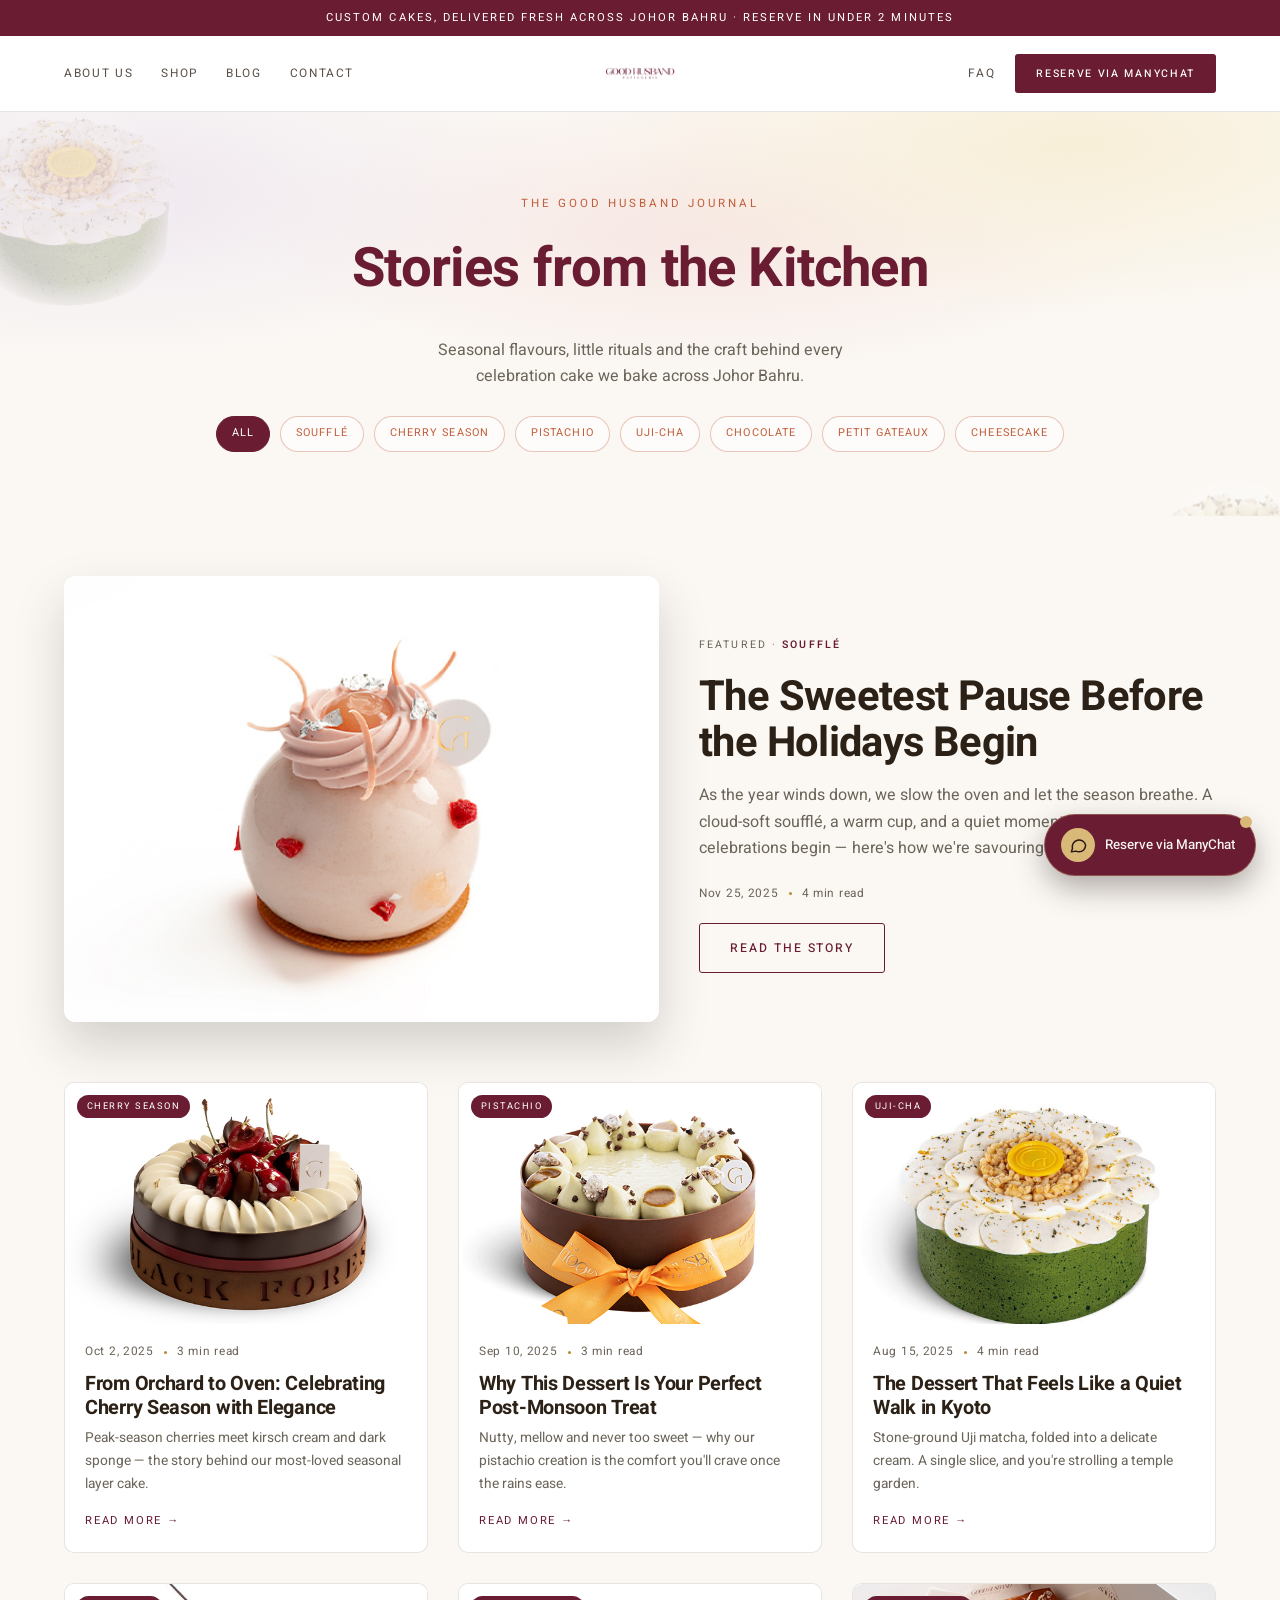
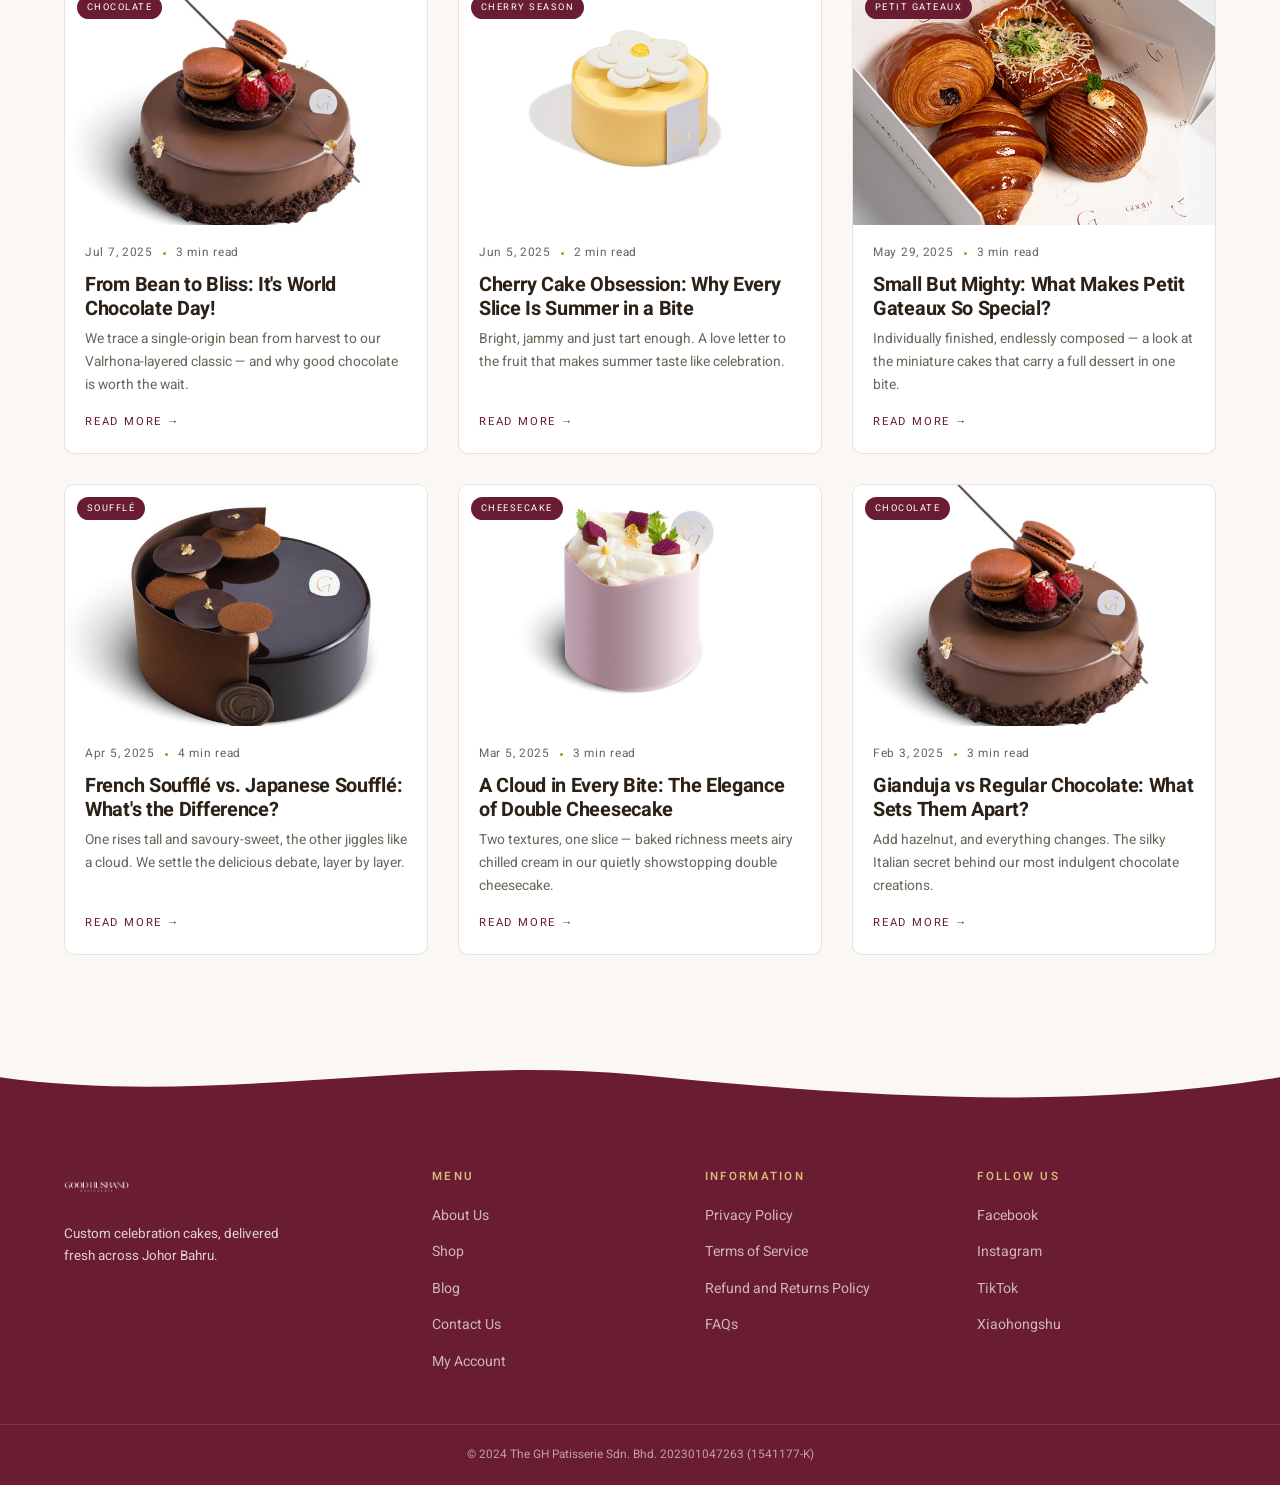
==== blog.html @ 869ecaf0 "Pastel redesign: light theme, seamless waves, contact modal, blog page, scroll motion Retire the dar" ====
<!DOCTYPE html>
<html lang="en">
<head>
  <meta charset="UTF-8" />
  <meta name="viewport" content="width=device-width, initial-scale=1.0" />
  <title>The Journal — Good Husband Patisserie</title>
  <meta name="description" content="Stories, seasons and sweet notes from the Good Husband Patisserie kitchen across Johor Bahru." />
  <link rel="preconnect" href="https://fonts.googleapis.com" />
  <link rel="preconnect" href="https://fonts.gstatic.com" crossorigin />
  <link href="https://fonts.googleapis.com/css2?family=Cormorant+Garamond:ital,wght@0,500;0,600;1,500;1,600&family=Heebo:wght@300;400;500;600;700&display=swap" rel="stylesheet" />
  <link rel="stylesheet" href="assets/css/styles.css" />
</head>
<body>

  <div class="topbar">Custom Cakes, Delivered Fresh Across Johor Bahru · Reserve in under 2 minutes</div>

  <!-- NAV -->
  <header class="nav">
    <div class="nav__inner">
      <nav class="nav__links" aria-label="Primary">
        <a href="index.html#about">About Us</a>
        <a href="shop.html">Shop</a>
        <a href="blog.html">Blog</a>
        <a href="#" onclick="openContact(); return false;">Contact</a>
      </nav>
      <div class="nav__brand">
        <a href="index.html"><img src="assets/img/logo-dark.png" alt="Good Husband Patisserie" /></a>
      </div>
      <div class="nav__right">
        <a href="faq.html" class="icon-link">FAQ</a>
        <button class="btn btn-gold nav__cta" onclick="openManyChat()">Reserve via ManyChat</button>
        <button class="nav__toggle" aria-label="Menu">&#9776;</button>
      </div>
    </div>
  </header>

  <!-- BLOG HERO -->
  <section class="blog-hero">
    <div class="bake-orb" data-parallax="0.14" style="width:220px;height:220px;top:-70px;left:-40px;opacity:.2;"><img src="assets/img/ujicha.jpg" alt="" /></div>
    <div class="bake-orb" data-parallax="0.2" style="width:150px;height:150px;bottom:-50px;right:-30px;opacity:.18;"><img src="assets/img/pistachio.jpg" alt="" /></div>
    <div data-stagger style="position:relative;z-index:1;">
      <p class="eyebrow reveal">The Good Husband Journal</p>
      <h1 class="reveal">Stories from the Kitchen</h1>
      <p class="reveal">Seasonal flavours, little rituals and the craft behind every celebration cake we bake across Johor Bahru.</p>
    </div>
    <div class="blog-cats">
      <a data-filter="all" class="active">All</a>
      <a data-filter="souffle">Soufflé</a>
      <a data-filter="cherry">Cherry Season</a>
      <a data-filter="pistachio">Pistachio</a>
      <a data-filter="ujicha">Uji-Cha</a>
      <a data-filter="chocolate">Chocolate</a>
      <a data-filter="petit">Petit Gateaux</a>
      <a data-filter="cheesecake">Cheesecake</a>
    </div>
  </section>

  <!-- BLOG LISTING -->
  <section class="blog-section">
    <div class="container">

      <!-- Featured (latest) -->
      <article class="blog-featured">
        <div class="blog-featured__media reveal reveal--left">
          <img src="assets/img/penny.jpg" alt="The Sweetest Pause Before the Holidays Begin" />
        </div>
        <div class="blog-featured__copy reveal reveal--right">
          <p class="blog-featured__cat">Featured · <b>Soufflé</b></p>
          <h2>The Sweetest Pause Before the Holidays Begin</h2>
          <p>As the year winds down, we slow the oven and let the season breathe. A cloud-soft soufflé, a warm cup, and a quiet moment before the celebrations begin — here's how we're savouring the pause.</p>
          <div class="post__meta"><span>Nov 25, 2025</span><span class="dot"></span><span>4 min read</span></div>
          <a href="#" class="btn btn-line">Read the story</a>
        </div>
      </article>

      <!-- Grid of posts -->
      <div class="blog-grid" data-stagger>

        <article class="post reveal" data-cat="cherry">
          <div class="post__img"><span class="post__cat">Cherry Season</span><img src="assets/img/blackforest.jpg" alt="From Orchard to Oven" /></div>
          <div class="post__body">
            <div class="post__meta"><span>Oct 2, 2025</span><span class="dot"></span><span>3 min read</span></div>
            <h3>From Orchard to Oven: Celebrating Cherry Season with Elegance</h3>
            <p>Peak-season cherries meet kirsch cream and dark sponge — the story behind our most-loved seasonal layer cake.</p>
            <a href="#" class="post__more">Read more →</a>
          </div>
        </article>

        <article class="post reveal" data-cat="pistachio">
          <div class="post__img"><span class="post__cat">Pistachio</span><img src="assets/img/pistachio.jpg" alt="Why This Dessert Is Your Perfect Post-Monsoon Treat" /></div>
          <div class="post__body">
            <div class="post__meta"><span>Sep 10, 2025</span><span class="dot"></span><span>3 min read</span></div>
            <h3>Why This Dessert Is Your Perfect Post-Monsoon Treat</h3>
            <p>Nutty, mellow and never too sweet — why our pistachio creation is the comfort you'll crave once the rains ease.</p>
            <a href="#" class="post__more">Read more →</a>
          </div>
        </article>

        <article class="post reveal" data-cat="ujicha">
          <div class="post__img"><span class="post__cat">Uji-Cha</span><img src="assets/img/ujicha.jpg" alt="The Dessert That Feels Like a Quiet Walk in Kyoto" /></div>
          <div class="post__body">
            <div class="post__meta"><span>Aug 15, 2025</span><span class="dot"></span><span>4 min read</span></div>
            <h3>The Dessert That Feels Like a Quiet Walk in Kyoto</h3>
            <p>Stone-ground Uji matcha, folded into a delicate cream. A single slice, and you're strolling a temple garden.</p>
            <a href="#" class="post__more">Read more →</a>
          </div>
        </article>

        <article class="post reveal" data-cat="chocolate">
          <div class="post__img"><span class="post__cat">Chocolate</span><img src="assets/img/classic-chocolate.jpg" alt="From Bean to Bliss: It's World Chocolate Day" /></div>
          <div class="post__body">
            <div class="post__meta"><span>Jul 7, 2025</span><span class="dot"></span><span>3 min read</span></div>
            <h3>From Bean to Bliss: It's World Chocolate Day!</h3>
            <p>We trace a single-origin bean from harvest to our Valrhona-layered classic — and why good chocolate is worth the wait.</p>
            <a href="#" class="post__more">Read more →</a>
          </div>
        </article>

        <article class="post reveal" data-cat="cherry">
          <div class="post__img"><span class="post__cat">Cherry Season</span><img src="assets/img/yuzu-slice.jpg" alt="Cherry Cake Obsession" /></div>
          <div class="post__body">
            <div class="post__meta"><span>Jun 5, 2025</span><span class="dot"></span><span>2 min read</span></div>
            <h3>Cherry Cake Obsession: Why Every Slice Is Summer in a Bite</h3>
            <p>Bright, jammy and just tart enough. A love letter to the fruit that makes summer taste like celebration.</p>
            <a href="#" class="post__more">Read more →</a>
          </div>
        </article>

        <article class="post reveal" data-cat="petit">
          <div class="post__img"><span class="post__cat">Petit Gateaux</span><img src="assets/img/viennoiseries.jpg" alt="Small But Mighty: What Makes Petit Gateaux So Special" /></div>
          <div class="post__body">
            <div class="post__meta"><span>May 29, 2025</span><span class="dot"></span><span>3 min read</span></div>
            <h3>Small But Mighty: What Makes Petit Gateaux So Special?</h3>
            <p>Individually finished, endlessly composed — a look at the miniature cakes that carry a full dessert in one bite.</p>
            <a href="#" class="post__more">Read more →</a>
          </div>
        </article>

        <article class="post reveal" data-cat="souffle">
          <div class="post__img"><span class="post__cat">Soufflé</span><img src="assets/img/pnc.jpg" alt="French Soufflé vs. Japanese Soufflé" /></div>
          <div class="post__body">
            <div class="post__meta"><span>Apr 5, 2025</span><span class="dot"></span><span>4 min read</span></div>
            <h3>French Soufflé vs. Japanese Soufflé: What's the Difference?</h3>
            <p>One rises tall and savoury-sweet, the other jiggles like a cloud. We settle the delicious debate, layer by layer.</p>
            <a href="#" class="post__more">Read more →</a>
          </div>
        </article>

        <article class="post reveal" data-cat="cheesecake">
          <div class="post__img"><span class="post__cat">Cheesecake</span><img src="assets/img/taro-slice.jpg" alt="A Cloud in Every Bite: The Elegance of Double Cheesecake" /></div>
          <div class="post__body">
            <div class="post__meta"><span>Mar 5, 2025</span><span class="dot"></span><span>3 min read</span></div>
            <h3>A Cloud in Every Bite: The Elegance of Double Cheesecake</h3>
            <p>Two textures, one slice — baked richness meets airy chilled cream in our quietly showstopping double cheesecake.</p>
            <a href="#" class="post__more">Read more →</a>
          </div>
        </article>

        <article class="post reveal" data-cat="chocolate">
          <div class="post__img"><span class="post__cat">Chocolate</span><img src="assets/img/classic-chocolate.jpg" alt="Gianduja vs Regular Chocolate: What Sets Them Apart" /></div>
          <div class="post__body">
            <div class="post__meta"><span>Feb 3, 2025</span><span class="dot"></span><span>3 min read</span></div>
            <h3>Gianduja vs Regular Chocolate: What Sets Them Apart?</h3>
            <p>Add hazelnut, and everything changes. The silky Italian secret behind our most indulgent chocolate creations.</p>
            <a href="#" class="post__more">Read more →</a>
          </div>
        </article>

      </div>
    </div>
  </section>

  <!-- wave: cream → maroon footer -->
  <div class="wave wave--cream-maroon">
    <svg viewBox="0 0 1440 64" preserveAspectRatio="none" aria-hidden="true"><path d="M0,34 C240,60 480,14 720,32 C960,50 1200,64 1440,34 L1440,64 L0,64 Z"></path></svg>
  </div>

  <!-- FOOTER -->
  <footer class="footer">
    <div class="footer__cols">
      <div class="footer__brand">
        <img src="assets/img/logo-white.png" alt="Good Husband Patisserie" />
        <p>Custom celebration cakes, delivered fresh across Johor Bahru.</p>
      </div>
      <div>
        <h4>Menu</h4>
        <ul>
          <li><a href="index.html#about">About Us</a></li>
          <li><a href="shop.html">Shop</a></li>
          <li><a href="blog.html">Blog</a></li>
          <li><a href="#" onclick="openContact(); return false;">Contact Us</a></li>
          <li><a href="#">My Account</a></li>
        </ul>
      </div>
      <div>
        <h4>Information</h4>
        <ul>
          <li><a href="#">Privacy Policy</a></li>
          <li><a href="#">Terms of Service</a></li>
          <li><a href="#">Refund and Returns Policy</a></li>
          <li><a href="faq.html">FAQs</a></li>
        </ul>
      </div>
      <div>
        <h4>Follow Us</h4>
        <ul>
          <li><a href="#">Facebook</a></li>
          <li><a href="#">Instagram</a></li>
          <li><a href="#">TikTok</a></li>
          <li><a href="#">Xiaohongshu</a></li>
        </ul>
      </div>
    </div>
    <div class="footer__bottom">© 2024 The GH Patisserie Sdn. Bhd. 202301047263 (1541177-K)</div>
  </footer>

  <script src="assets/js/manychat-widget.js"></script>
  <script src="assets/js/contact-modal.js"></script>
  <script src="assets/js/main.js"></script>
  <script src="assets/js/scroll-fx.js"></script>
</body>
</html>
---- assets/css/styles.css ----
/* ============================================================
   Good Husband Patisserie — "Reserve Your Celebration"
   Static prototype stylesheet.
   Aligned to the LIVE site brand:
   - Bright cream/white dominant layout
   - One dark chocolate (#241C10) campaign hero, echoing the
     real "Verte No.66 / Pre-Order Now" banner
   - Maroon/burgundy (#691C32) accents + footer (matches the logo)
   - Body type Heebo; elegant serif (echoing the logo) for display
   - Real product photography on clean white backgrounds
   ============================================================ */

:root {
  /* Palette — real brand hexes from goodhusbandpatisserie.com,
     now leaning into the brand's PASTEL side: cream base, terracotta
     accent, soft flavour-tinted section blends. Dark brown is retired
     as a background and kept only as ink for text. */
  --chocolate:        #241C10;   /* text ink only (no longer a bg) */
  --chocolate-soft:   #3a2c1a;
  --cream:            #fbf8f4;   /* page background */
  --cream-deep:       #efe6d6;   /* alternating sections (deep enough to read a wave) */
  --maroon:           #691C32;   /* primary accent + footer */
  --maroon-deep:      #521726;
  --terracotta:       #c15f3c;   /* warm rust accent (the pastel-set tone) */
  --terracotta-soft:  #e7a583;
  --gold:             #b98a34;   /* sparing amber (the ribbon tone) */
  --gold-soft:        #d9b978;
  --ink:              #2c2116;   /* headings — warm near-black */
  --ink-soft:         #6b6459;   /* body text */
  --paper:            #ffffff;
  --line:             rgba(44,33,22,0.12);

  /* Pastel flavour tints — soft blends used across sections */
  --blush:            #f7e7e3;   /* cherry / rose */
  --blush-deep:       #f0d5cf;
  --sage:             #e3ecd9;   /* pistachio / matcha */
  --sage-deep:        #d6e2ca;
  --butter:           #f8efd8;   /* uji-cha / vanilla */
  --peach:            #fae7d6;   /* praline / caramel */
  --lilac:            #efe8f0;   /* soft contrast */

  /* Type */
  --serif: "Cormorant Garamond", Georgia, "Times New Roman", serif;
  --sans:  "Heebo", "Helvetica Neue", Arial, sans-serif;

  --maxw: 1200px;
}

/* ---------- Reset ---------- */
* { box-sizing: border-box; }
html { scroll-behavior: smooth; }
body {
  margin: 0;
  font-family: var(--sans);
  color: var(--ink-soft);
  background: var(--cream);
  line-height: 1.65;
  -webkit-font-smoothing: antialiased;
}
img { max-width: 100%; display: block; }
a { color: inherit; text-decoration: none; }
/* Headings in Heebo to match the live site; serif is reserved for the logo
   and a few decorative italic accents (.hero__sub, .mp__script, .band p). */
h1, h2, h3, h4 { font-family: var(--sans); font-weight: 700; color: var(--ink); margin: 0 0 .4em; letter-spacing: -0.015em; }
.container { width: 100%; max-width: var(--maxw); margin: 0 auto; padding: 0 24px; }

/* ---------- Buttons ---------- */
.btn {
  display: inline-flex; align-items: center; gap: .55em;
  font-family: var(--sans); font-weight: 500;
  font-size: .76rem; letter-spacing: .16em; text-transform: uppercase;
  padding: 14px 30px; border-radius: 3px; cursor: pointer;
  border: 1px solid transparent; transition: all .22s ease;
  white-space: nowrap;
}
.btn-gold      { background: var(--maroon); color: #fff; }        /* PRIMARY (Reserve via ManyChat) */
.btn-gold:hover{ background: var(--maroon-deep); }
.btn-dark      { background: var(--terracotta); color: #fff; }
.btn-dark:hover{ background: #a94e2f; }
.btn-outline   { background: rgba(255,255,255,.5); color: var(--maroon); border-color: var(--maroon); }  /* on light pastel */
.btn-outline:hover { background: var(--maroon); color: #fff; }
.btn-line      { background: transparent; color: var(--maroon); border-color: var(--maroon); }          /* on light */
.btn-line:hover{ background: var(--maroon); color: #fff; }
.btn-chat-icon { width: 17px; height: 17px; }

/* ============================================================
   NAV — light header, centred real logo, maroon CTA
   ============================================================ */
.topbar {
  background: var(--maroon); color: #fff;
  font-size: .7rem; letter-spacing: .18em; text-transform: uppercase;
  text-align: center; padding: 9px 12px;
}
.nav {
  position: sticky; top: 0; z-index: 40;
  background: var(--paper); color: var(--ink);
  border-bottom: 1px solid var(--line);
}
.nav__inner {
  display: grid; grid-template-columns: 1fr auto 1fr; align-items: center;
  gap: 18px; padding: 16px 24px; max-width: var(--maxw); margin: 0 auto;
}
.nav__links { display: flex; gap: 28px; align-items: center; }
.nav__links a {
  font-size: .74rem; letter-spacing: .14em; text-transform: uppercase;
  color: var(--ink); opacity: .78; transition: opacity .2s, color .2s;
}
.nav__links a:hover { opacity: 1; color: var(--maroon); }
.nav__brand { text-align: center; }
.nav__brand img { height: 43px; width: auto; margin: 0 auto; }
.nav__right { display: flex; justify-content: flex-end; align-items: center; gap: 20px; }
.nav__right .icon-link { font-size: .74rem; letter-spacing: .14em; text-transform: uppercase; color: var(--ink); opacity: .78; }
.nav__right .icon-link:hover { opacity: 1; color: var(--maroon); }
/* Pinned campaign CTA — sits ALONGSIDE Shop, doesn't replace it */
.nav__cta { padding: 11px 20px; font-size: .66rem; }
.nav__toggle { display: none; background: none; border: 0; color: var(--ink); font-size: 1.4rem; cursor: pointer; }
@keyframes nav-drop { from { opacity: 0; transform: translateY(-8px); } to { opacity: 1; transform: none; } }

/* ============================================================
   HERO — dark chocolate, echoing the real Verte No.66 banner
   ============================================================ */
.hero {
  position: relative; color: var(--ink); overflow: hidden;
  /* solid cream base + interior pastel glows that fade before the bottom edge,
     so the wave divider below butt-joins seamlessly */
  background-color: var(--cream);
  background-image:
    radial-gradient(58% 55% at 86% 16%, var(--blush) 0%, transparent 62%),
    radial-gradient(52% 52% at 6% 24%, var(--sage) 0%, transparent 60%),
    radial-gradient(60% 55% at 55% 40%, var(--peach) 0%, transparent 62%);
}
.hero::before {  /* faint "G" watermark, like the banner */
  content: "G"; position: absolute; right: -30px; bottom: -70px;
  font-family: var(--serif); font-size: 26rem; line-height: 1;
  color: rgba(193,95,60,.07); pointer-events: none; z-index: 0;
}
.hero__inner {
  position: relative; z-index: 1;
  display: grid; grid-template-columns: 1.05fr .95fr; align-items: center;
  gap: 48px; max-width: var(--maxw); margin: 0 auto; padding: 84px 24px 92px;
}
.hero__pill {
  display: inline-block; font-size: .66rem; letter-spacing: .24em; text-transform: uppercase;
  color: var(--terracotta); background: rgba(193,95,60,.08);
  border: 1px solid rgba(193,95,60,.3);
  padding: 7px 15px; border-radius: 40px; margin-bottom: 24px;
}
.hero h1 { font-size: clamp(2.9rem, 6vw, 4.8rem); line-height: 1.02; color: var(--ink); margin-bottom: .22em; }
.hero__sub {
  font-family: var(--serif); font-style: italic;
  font-size: clamp(1.15rem, 2.4vw, 1.55rem); color: var(--maroon);
  margin-bottom: 32px; max-width: 30ch;
}
.hero__actions { display: flex; flex-wrap: wrap; gap: 14px; }
.hero__trust {
  margin-top: 32px; display: flex; gap: 28px; flex-wrap: wrap;
  font-size: .72rem; letter-spacing: .08em; color: var(--ink-soft);
}
.hero__trust span { display: flex; align-items: center; gap: 8px; }
.hero__trust b { color: var(--terracotta); font-weight: 600; }

/* Floating product card on the hero (real photo on white) */
.hero__media { position: relative; display: flex; justify-content: center; }
.hero__card {
  background: var(--paper); border-radius: 12px; padding: 18px; width: 100%; max-width: 380px;
  box-shadow: 0 34px 70px rgba(0,0,0,.42);
}
.hero__card__img { border-radius: 8px; overflow: hidden; background: #fff; aspect-ratio: 4/3; }
.hero__card__img img { width: 100%; height: 100%; object-fit: cover; }
.hero__card__tag { display: inline-block; font-size: .6rem; letter-spacing: .18em; text-transform: uppercase; color: #fff; background: var(--maroon); padding: 4px 10px; border-radius: 40px; margin: 16px 0 8px; }
.hero__card h3 { font-size: 1.5rem; margin: 0 0 2px; }
.hero__card p { font-size: .84rem; color: var(--ink-soft); margin: 0 0 10px; }
.hero__card .price { font-family: var(--sans); font-size: 1.3rem; color: var(--maroon); font-weight: 600; }

/* ============================================================
   SECTIONS
   ============================================================ */
.section { padding: 82px 0; position: relative; }
.section--cream { background: var(--cream); }
.section--cream-deep { background: var(--cream-deep); }
/* solid sage base + interior glows fading before the edges (seamless waves) */
.section--sage {
  background-color: var(--sage);
  background-image:
    radial-gradient(48% 46% at 88% 30%, var(--butter) 0%, transparent 62%),
    radial-gradient(46% 44% at 8% 70%, var(--blush) 0%, transparent 62%);
}
.section__head { text-align: center; max-width: 640px; margin: 0 auto 48px; }
.section__head .eyebrow {
  font-size: .72rem; letter-spacing: .26em; text-transform: uppercase;
  color: var(--maroon); margin-bottom: 12px;
}
.section__head h2 { font-size: clamp(2.1rem, 4vw, 3.1rem); }
.section__head p { color: var(--ink-soft); font-size: 1.02rem; }

/* Steps / how it works */
.steps { display: grid; grid-template-columns: repeat(4, 1fr); gap: 24px; }
.step { text-align: center; padding: 26px 18px; }
.step__num {
  width: 48px; height: 48px; margin: 0 auto 16px; border-radius: 50%;
  display: grid; place-items: center; font-family: var(--sans);
  font-size: 1.35rem; color: var(--maroon); border: 1px solid var(--maroon);
}
.step h3 { font-size: 1.3rem; }
.step p { font-size: .9rem; color: var(--ink-soft); margin: 0; }

/* Product grid / cards */
.grid { display: grid; grid-template-columns: repeat(3, 1fr); gap: 30px; }
.card {
  background: var(--paper); border: 1px solid var(--line);
  border-radius: 8px; overflow: hidden; transition: transform .25s, box-shadow .25s;
  display: flex; flex-direction: column;
}
.card:hover { transform: translateY(-4px); box-shadow: 0 20px 44px rgba(36,28,16,.14); }
.card__img { aspect-ratio: 4/3; background: #fff; overflow: hidden; }
.card__img img { width: 100%; height: 100%; object-fit: cover; transition: transform .4s ease; }
.card:hover .card__img img { transform: scale(1.05); }
.card__body { padding: 20px 22px 24px; display: flex; flex-direction: column; flex: 1; }
.card__cat { font-size: .64rem; letter-spacing: .16em; text-transform: uppercase; color: var(--gold); margin-bottom: 6px; }
.card__body h3 { font-size: 1.32rem; margin-bottom: 4px; }
.card__body .price { color: var(--maroon); font-weight: 600; letter-spacing: .02em; }
.card__body p { font-size: .86rem; color: var(--ink-soft); margin: 8px 0 18px; }
.card__actions { margin-top: auto; display: flex; gap: 10px; }
.card__actions .btn { flex: 1; justify-content: center; padding: 12px; }

/* Campaign band (soft pastel echo of the hero) */
.band {
  text-align: center; padding: 74px 0; position: relative; overflow: hidden; color: var(--ink);
  background-color: var(--blush);
  background-image:
    radial-gradient(55% 60% at 14% 50%, var(--peach) 0%, transparent 62%),
    radial-gradient(52% 60% at 88% 50%, var(--blush-deep) 0%, transparent 62%);
}
.band h2 { color: var(--maroon); font-size: clamp(1.9rem, 4vw, 2.8rem); }
.band p { color: var(--terracotta); font-family: var(--serif); font-style: italic; font-size: 1.25rem; margin-bottom: 26px; }

/* ============================================================
   SHOP (list) — filter pills + grid
   ============================================================ */
.shop-head { text-align: center; padding: 60px 24px 8px; }
.shop-head .eyebrow { font-size: .72rem; letter-spacing: .26em; text-transform: uppercase; color: var(--maroon); margin-bottom: 12px; }
.shop-head h1 { font-size: clamp(2.4rem, 5vw, 3.4rem); }
.shop-head p { color: var(--ink-soft); }
.shop-toolbar { display: flex; flex-wrap: wrap; gap: 10px; justify-content: center; margin: 26px auto 4px; }
.pill {
  font-family: var(--sans); font-size: .72rem; letter-spacing: .12em; text-transform: uppercase;
  padding: 9px 18px; border-radius: 40px; border: 1px solid var(--line);
  background: var(--paper); color: var(--ink-soft); cursor: pointer; transition: .2s;
}
.pill:hover { border-color: var(--maroon); color: var(--maroon); }
.pill.active { background: var(--maroon); color: #fff; border-color: var(--maroon); }
.shop-grid { padding: 40px 0 84px; }
.card.is-hidden { display: none; }

/* ============================================================
   PRODUCT DETAIL
   ============================================================ */
.product { padding: 48px 0 72px; background: var(--cream); }
.product__grid { display: grid; grid-template-columns: 1.05fr 1fr; gap: 54px; }
.gallery__main { border-radius: 8px; overflow: hidden; background: #fff; border: 1px solid var(--line); aspect-ratio: 4/3; }
.gallery__main img { width: 100%; height: 100%; object-fit: cover; }
.gallery__thumbs { display: flex; gap: 12px; margin-top: 14px; }
.gallery__thumbs img { width: 84px; aspect-ratio: 1/1; object-fit: cover; border-radius: 6px; cursor: pointer; opacity: .65; background: #fff; border: 1px solid var(--line); }
.gallery__thumbs img:hover, .gallery__thumbs img.active { opacity: 1; outline: 2px solid var(--maroon); }
.pd__crumbs { font-size: .72rem; letter-spacing: .1em; text-transform: uppercase; color: var(--ink-soft); margin-bottom: 14px; }
.pd__crumbs a:hover { color: var(--maroon); }
.pd h1 { font-size: clamp(2rem, 4vw, 2.8rem); }
.pd__price { font-family: var(--sans); font-size: 1.9rem; color: var(--maroon); margin: 4px 0 18px; }
.pd__desc { color: var(--ink-soft); margin-bottom: 26px; }
.field { margin-bottom: 20px; }
.field label { display: block; font-size: .72rem; letter-spacing: .14em; text-transform: uppercase; color: var(--ink); margin-bottom: 8px; }
.field select, .field input {
  width: 100%; padding: 13px 14px; font-family: var(--sans); font-size: .95rem;
  color: var(--ink); background: var(--paper);
  border: 1px solid var(--line); border-radius: 4px; appearance: none;
}
.field select:focus, .field input:focus { outline: none; border-color: var(--maroon); }
.slots { display: flex; flex-wrap: wrap; gap: 10px; }
.slot { padding: 10px 16px; font-size: .82rem; border: 1px solid var(--line); border-radius: 4px; background: var(--paper); cursor: pointer; transition: .2s; }
.slot:hover { border-color: var(--maroon); }
.slot.active { background: var(--maroon); color: #fff; border-color: var(--maroon); }
.pd__actions { display: flex; gap: 14px; margin-top: 28px; flex-wrap: wrap; }
.pd__actions .btn { flex: 1 1 auto; justify-content: center; }
.pd__note { margin-top: 18px; font-size: .84rem; color: var(--ink-soft); }
.pd__note a { color: var(--maroon); text-decoration: underline; }

/* ============================================================
   FAQ
   ============================================================ */
.faq-hero {
  text-align: center; padding: 74px 24px 64px; position: relative; overflow: hidden; color: var(--ink);
  background-color: var(--cream);
  background-image:
    radial-gradient(60% 70% at 84% 8%, var(--sage) 0%, transparent 62%),
    radial-gradient(58% 68% at 8% 20%, var(--blush) 0%, transparent 62%),
    radial-gradient(60% 60% at 55% 30%, var(--butter) 0%, transparent 60%);
}
.faq-hero h1 { color: var(--maroon); font-size: clamp(2.4rem, 5vw, 3.4rem); }
.faq-hero p { color: var(--terracotta); }
.faq-cats { display: flex; flex-wrap: wrap; gap: 10px; justify-content: center; margin-top: 24px; }
.faq-cats a {
  font-size: .68rem; letter-spacing: .1em; text-transform: uppercase;
  padding: 8px 15px; border: 1px solid rgba(193,95,60,.35); border-radius: 40px;
  color: var(--terracotta); background: rgba(255,255,255,.5); transition: .2s;
}
.faq-cats a:hover { background: var(--maroon); color: #fff; border-color: var(--maroon); }
.faq-section { padding: 54px 0; }
.faq-cat { margin-bottom: 44px; scroll-margin-top: 90px; }
.faq-cat > h2 { font-size: 1.8rem; padding-bottom: 12px; border-bottom: 2px solid var(--line); margin-bottom: 6px; }
.qa { border-bottom: 1px solid var(--line); }
.qa__q {
  width: 100%; text-align: left; background: none; border: 0; cursor: pointer;
  font-family: var(--sans); font-weight: 500; font-size: 1.12rem; color: var(--ink);
  padding: 18px 40px 18px 0; position: relative;
}
.qa__q::after { content: "+"; position: absolute; right: 6px; top: 50%; transform: translateY(-50%); font-family: var(--sans); font-size: 1.3rem; color: var(--maroon); }
.qa.open .qa__q::after { content: "\2212"; }
.qa__a { max-height: 0; overflow: hidden; transition: max-height .3s ease; color: var(--ink-soft); }
.qa.open .qa__a { max-height: 400px; }
.qa__a p { padding: 0 40px 20px 0; margin: 0; }
.qa--new .qa__q::before {
  content: "New"; margin-right: 10px; font-family: var(--sans); font-size: .56rem;
  letter-spacing: .16em; text-transform: uppercase; color: #fff;
  background: var(--maroon); padding: 3px 8px; border-radius: 20px; vertical-align: middle;
}

/* ============================================================
   FOOTER — maroon
   ============================================================ */
.footer { background: var(--maroon); color: rgba(251,248,244,.82); }
.footer__cta { background: var(--maroon-deep); text-align: center; padding: 42px 24px; border-bottom: 1px solid rgba(217,185,120,.18); }
.footer__cta h3 { color: var(--cream); font-size: 1.7rem; }
.footer__cta p { color: var(--gold-soft); margin-bottom: 20px; }
.footer__cols { display: grid; grid-template-columns: 1.4fr 1fr 1fr 1fr; gap: 34px; max-width: var(--maxw); margin: 0 auto; padding: 56px 24px 40px; }
.footer__brand img { height: 40px; width: auto; filter: brightness(0) invert(1); opacity: .95; }
.footer__brand p { font-size: .84rem; margin-top: 16px; max-width: 30ch; }
.footer h4 { font-family: var(--sans); font-weight: 600; font-size: .72rem; letter-spacing: .2em; text-transform: uppercase; color: var(--gold-soft); margin-bottom: 16px; }
.footer ul { list-style: none; margin: 0; padding: 0; }
.footer li { margin-bottom: 10px; }
.footer li a { font-size: .88rem; opacity: .85; transition: opacity .2s; }
.footer li a:hover { opacity: 1; color: var(--gold-soft); }
.footer__bottom { border-top: 1px solid rgba(217,185,120,.16); text-align: center; padding: 20px 24px; font-size: .74rem; color: rgba(251,248,244,.6); }

/* ============================================================
   CONTACT MODAL — pops over any page (built by contact-modal.js)
   ============================================================ */
.modal-overlay {
  position: fixed; inset: 0; z-index: 80;
  background: rgba(20,14,7,.62); backdrop-filter: blur(2px);
  display: none; align-items: flex-start; justify-content: center;
  padding: 40px 16px; overflow-y: auto;
}
.modal-overlay.open { display: flex; animation: modal-fade .22s ease; }
@keyframes modal-fade { from { opacity: 0; } to { opacity: 1; } }

.contact-modal {
  position: relative; width: 100%; max-width: 560px; margin: auto;
  background: var(--cream); border-radius: 14px; overflow: hidden;
  box-shadow: 0 40px 90px rgba(20,14,7,.5);
  animation: modal-rise .28s ease;
}
@keyframes modal-rise { from { opacity: 0; transform: translateY(18px);} to { opacity: 1; transform: none; } }
.contact-modal__head {
  color: var(--ink);
  padding: 30px 32px 26px; text-align: center; position: relative;
  background:
    radial-gradient(80% 120% at 90% 0%, var(--peach) 0%, rgba(250,231,214,0) 60%),
    linear-gradient(120deg, var(--blush) 0%, #fbeee7 60%, var(--butter) 100%);
  border-bottom: 1px solid var(--line);
}
.contact-modal__head .eyebrow { font-size: .68rem; letter-spacing: .26em; text-transform: uppercase; color: var(--terracotta); margin-bottom: 10px; }
.contact-modal__head h2 { color: var(--maroon); font-size: 1.9rem; margin: 0 0 6px; }
.contact-modal__head p { color: var(--ink-soft); font-size: .9rem; margin: 0; }
.contact-modal__close {
  position: absolute; top: 14px; right: 16px; background: none; border: 0;
  color: var(--maroon); font-size: 1.7rem; line-height: 1; cursor: pointer; opacity: .7;
}
.contact-modal__close:hover { opacity: 1; color: var(--terracotta); }

.contact-modal__body { padding: 26px 32px 32px; }
.branch {
  padding: 18px 0; border-bottom: 1px solid var(--line);
  display: grid; grid-template-columns: 1fr auto; gap: 8px 18px; align-items: start;
}
.branch:first-child { padding-top: 4px; }
.branch__name { font-family: var(--sans); font-weight: 600; font-size: 1.05rem; color: var(--ink); margin: 0 0 4px; }
.branch__tag { display: inline-block; font-size: .56rem; letter-spacing: .16em; text-transform: uppercase; color: var(--maroon); border: 1px solid var(--maroon); padding: 2px 8px; border-radius: 20px; margin-left: 8px; vertical-align: middle; }
.branch__addr { font-size: .84rem; color: var(--ink-soft); margin: 0 0 4px; max-width: 34ch; }
.branch__hours { font-size: .78rem; color: var(--gold); letter-spacing: .02em; margin: 0; }
.branch__call {
  align-self: center; white-space: nowrap; font-size: .72rem; letter-spacing: .1em; text-transform: uppercase;
  color: var(--maroon); border: 1px solid var(--maroon); border-radius: 40px; padding: 9px 16px; transition: .2s;
}
.branch__call:hover { background: var(--maroon); color: #fff; }

.contact-meta { display: flex; flex-wrap: wrap; gap: 8px 28px; margin: 22px 0 6px; font-size: .88rem; }
.contact-meta a { color: var(--maroon); }
.contact-meta a:hover { text-decoration: underline; }
.contact-meta__label { color: var(--ink-soft); letter-spacing: .12em; text-transform: uppercase; font-size: .66rem; display: block; margin-bottom: 2px; }
.contact-social { display: flex; gap: 16px; margin-top: 14px; font-size: .78rem; letter-spacing: .06em; }
.contact-social a { color: var(--ink-soft); }
.contact-social a:hover { color: var(--maroon); }
.contact-modal__cta { margin-top: 26px; text-align: center; }
.contact-modal__cta .btn { width: 100%; justify-content: center; }
.contact-modal__cta small { display: block; margin-top: 12px; font-size: .78rem; color: var(--ink-soft); }

@media (max-width: 480px) {
  .branch { grid-template-columns: 1fr; }
  .branch__call { justify-self: start; }
}

/* ============================================================
   BLOG — journal listing, themed to match the prototype
   ============================================================ */
.blog-hero {
  text-align: center; padding: 74px 24px 64px; position: relative; overflow: hidden; color: var(--ink);
  background-color: var(--cream);
  background-image:
    radial-gradient(60% 70% at 84% 8%, var(--butter) 0%, transparent 62%),
    radial-gradient(58% 68% at 8% 20%, var(--lilac) 0%, transparent 62%),
    radial-gradient(60% 60% at 55% 30%, var(--blush) 0%, transparent 60%);
}
.blog-hero .eyebrow { font-size: .72rem; letter-spacing: .26em; text-transform: uppercase; color: var(--terracotta); margin-bottom: 12px; }
.blog-hero h1 { color: var(--maroon); font-size: clamp(2.4rem, 5vw, 3.4rem); }
.blog-hero p { color: var(--ink-soft); max-width: 46ch; margin: 8px auto 0; }
.blog-cats { display: flex; flex-wrap: wrap; gap: 10px; justify-content: center; margin-top: 26px; }
.blog-cats a {
  font-size: .68rem; letter-spacing: .1em; text-transform: uppercase;
  padding: 8px 15px; border: 1px solid rgba(193,95,60,.35); border-radius: 40px;
  color: var(--terracotta); background: rgba(255,255,255,.55); transition: .2s; cursor: pointer;
}
.blog-cats a:hover, .blog-cats a.active { background: var(--maroon); color: #fff; border-color: var(--maroon); }

.blog-section { padding: 60px 0 84px; }

/* Featured (latest) post */
.blog-featured {
  display: grid; grid-template-columns: 1.15fr 1fr; gap: 40px; align-items: center;
  margin-bottom: 60px;
}
.blog-featured__media { border-radius: 12px; overflow: hidden; background: #fff; aspect-ratio: 4/3; box-shadow: 0 24px 50px rgba(36,28,16,.18); }
.blog-featured__media img { width: 100%; height: 100%; object-fit: cover; }
.blog-featured__cat { font-size: .66rem; letter-spacing: .2em; text-transform: uppercase; color: var(--gold); margin-bottom: 12px; }
.blog-featured__cat b { color: var(--maroon); font-weight: 600; }
.blog-featured h2 { font-size: clamp(1.8rem, 3.4vw, 2.6rem); line-height: 1.1; margin-bottom: 14px; }
.blog-featured p { color: var(--ink-soft); margin-bottom: 22px; }
.blog-featured .post__meta { margin-bottom: 20px; }

.post__meta { font-size: .74rem; letter-spacing: .06em; color: var(--ink-soft); display: flex; align-items: center; gap: 10px; }
.post__meta .dot { width: 3px; height: 3px; border-radius: 50%; background: var(--gold); }

/* Grid of posts */
.blog-grid { display: grid; grid-template-columns: repeat(3, 1fr); gap: 30px; }
.post {
  background: var(--paper); border: 1px solid var(--line); border-radius: 10px; overflow: hidden;
  display: flex; flex-direction: column; transition: transform .25s, box-shadow .25s;
}
.post:hover { transform: translateY(-4px); box-shadow: 0 22px 46px rgba(36,28,16,.14); }
.post__img { aspect-ratio: 3/2; overflow: hidden; background: #fff; position: relative; }
.post__img img { width: 100%; height: 100%; object-fit: cover; transition: transform .4s ease; }
.post:hover .post__img img { transform: scale(1.05); }
.post__cat { position: absolute; top: 12px; left: 12px; font-size: .58rem; letter-spacing: .16em; text-transform: uppercase; color: #fff; background: var(--maroon); padding: 4px 10px; border-radius: 40px; }
.post__body { padding: 18px 20px 22px; display: flex; flex-direction: column; flex: 1; }
.post__body h3 { font-size: 1.24rem; line-height: 1.2; margin: 10px 0 8px; }
.post__body p { font-size: .86rem; color: var(--ink-soft); margin: 0 0 16px; }
.post__more { margin-top: auto; font-size: .7rem; letter-spacing: .16em; text-transform: uppercase; color: var(--maroon); display: inline-flex; align-items: center; gap: 6px; }
.post__more:hover { gap: 10px; }
.post.is-hidden { display: none; }

@media (max-width: 900px) {
  .blog-featured { grid-template-columns: 1fr; }
  .blog-featured__media { order: -1; }
  .blog-grid { grid-template-columns: 1fr 1fr; }
}
@media (max-width: 560px) { .blog-grid { grid-template-columns: 1fr; } }

/* ============================================================
   MANYCHAT WIDGET (floating, bottom-right) — replaces WhatsApp bubble
   ============================================================ */
.mc-launcher { position: fixed; right: 24px; bottom: 24px; z-index: 60; display: flex; align-items: center; gap: 12px; }
.mc-bubble {
  display: flex; align-items: center; gap: 10px;
  background: var(--maroon); color: var(--cream);
  padding: 13px 20px 13px 16px; border-radius: 40px;
  box-shadow: 0 12px 30px rgba(36,22,16,.35); cursor: pointer;
  font-family: var(--sans); font-size: .84rem; font-weight: 500;
  border: 1px solid rgba(217,185,120,.35); transition: transform .2s, background .2s;
}
.mc-bubble:hover { transform: translateY(-2px); background: var(--maroon-deep); }
.mc-bubble__icon { width: 34px; height: 34px; border-radius: 50%; background: var(--gold-soft); display: grid; place-items: center; flex-shrink: 0; }
.mc-bubble__icon svg { width: 19px; height: 19px; }
.mc-bubble__pulse { position: absolute; right: 4px; top: 2px; width: 12px; height: 12px; }
.mc-bubble__pulse::before { content: ""; position: absolute; inset: 0; border-radius: 50%; background: var(--gold-soft); animation: mc-pulse 2s infinite; }
@keyframes mc-pulse { 0% { box-shadow: 0 0 0 0 rgba(217,185,120,.6);} 70%{ box-shadow:0 0 0 10px rgba(217,185,120,0);} 100%{box-shadow:0 0 0 0 rgba(217,185,120,0);} }

.mc-panel {
  position: fixed; right: 24px; bottom: 92px; z-index: 61;
  width: 370px; max-width: calc(100vw - 32px); height: 560px; max-height: calc(100vh - 130px);
  background: var(--paper); border-radius: 14px; overflow: hidden;
  box-shadow: 0 26px 60px rgba(36,22,16,.4); display: none; flex-direction: column;
  border: 1px solid rgba(217,185,120,.35);
}
.mc-panel.open { display: flex; animation: mc-in .28s ease; }
@keyframes mc-in { from { opacity: 0; transform: translateY(14px);} to {opacity:1; transform: none;} }
.mc-head { background: linear-gradient(120deg, var(--maroon) 0%, var(--maroon-deep) 100%); color: var(--cream); padding: 16px 18px; display: flex; align-items: center; gap: 12px; }
.mc-head__avatar { width: 40px; height: 40px; border-radius: 50%; background: var(--gold-soft); display: grid; place-items: center; flex-shrink: 0; }
.mc-head__avatar svg { width: 22px; height: 22px; }
.mc-head h4 { font-family: var(--sans); font-size: 1.05rem; margin: 0; color: var(--cream); }
.mc-head .status { font-size: .68rem; color: var(--gold-soft); display: flex; align-items: center; gap: 6px; letter-spacing: .06em; }
.mc-head .status::before { content: ""; width: 7px; height: 7px; border-radius: 50%; background: #7fd17f; }
.mc-head__close { margin-left: auto; background: none; border: 0; color: var(--cream); font-size: 1.4rem; cursor: pointer; opacity: .8; }
.mc-head__close:hover { opacity: 1; }
.mc-brandbar { background: var(--maroon-deep); color: var(--gold-soft); font-size: .6rem; letter-spacing: .18em; text-transform: uppercase; text-align: center; padding: 5px; }

.mc-body { flex: 1; overflow-y: auto; padding: 18px 16px; background: var(--cream); display: flex; flex-direction: column; gap: 12px; }
.mc-msg { max-width: 84%; padding: 11px 14px; border-radius: 14px; font-size: .9rem; line-height: 1.5; animation: mc-in .25s ease; }
.mc-msg--bot { background: var(--paper); color: var(--ink); border: 1px solid var(--line); border-top-left-radius: 4px; align-self: flex-start; }
.mc-msg--user { background: var(--maroon); color: var(--cream); border-top-right-radius: 4px; align-self: flex-end; }
.mc-msg--summary { background: #fff; border: 1px dashed var(--maroon); color: var(--ink); align-self: stretch; max-width: 100%; }
.mc-msg--summary b { color: var(--maroon); }
.mc-summary-row { display: flex; justify-content: space-between; padding: 3px 0; border-bottom: 1px dotted var(--line); font-size: .84rem; }
.mc-summary-row:last-child { border-bottom: 0; }

.mc-typing { display: flex; gap: 4px; padding: 12px 14px; align-self: flex-start; }
.mc-typing span { width: 7px; height: 7px; border-radius: 50%; background: var(--maroon); opacity: .5; animation: mc-blink 1.2s infinite; }
.mc-typing span:nth-child(2){ animation-delay:.2s;} .mc-typing span:nth-child(3){ animation-delay:.4s;}
@keyframes mc-blink { 0%,60%,100%{opacity:.3;} 30%{opacity:1;} }

.mc-quick { display: flex; flex-wrap: wrap; gap: 8px; padding: 12px 16px; background: var(--cream); border-top: 1px solid var(--line); }
.mc-quick button { font-family: var(--sans); font-size: .82rem; padding: 9px 14px; cursor: pointer; background: var(--paper); color: var(--maroon); border: 1px solid var(--maroon); border-radius: 40px; transition: .18s; }
.mc-quick button:hover { background: var(--maroon); color: #fff; }
.mc-quick input[type="date"] { flex: 1 1 100%; padding: 10px 12px; border: 1px solid var(--line); border-radius: 6px; font-family: var(--sans); }

/* ============================================================
   MOTION — scroll-reveal + parallax (driven by scroll-fx.js)
   ============================================================ */
.reveal {
  opacity: 0; transform: translateY(28px);
  transition: opacity .7s cubic-bezier(.22,.61,.36,1), transform .7s cubic-bezier(.22,.61,.36,1);
  will-change: opacity, transform;
}
.reveal--left  { transform: translateX(-34px); }
.reveal--right { transform: translateX(34px); }
.reveal--zoom  { transform: scale(.94); }
.reveal.in { opacity: 1; transform: none; }

/* Decorative bake photos that drift behind sections (parallax orbs) */
.bake-orb {
  position: absolute; border-radius: 50%; overflow: hidden; pointer-events: none;
  z-index: 0; opacity: .38; will-change: transform;
  -webkit-mask-image: radial-gradient(circle, #000 52%, transparent 72%);
          mask-image: radial-gradient(circle, #000 52%, transparent 72%);
}
.bake-orb img { width: 100%; height: 100%; object-fit: cover; }
/* keep real content above the orbs */
.section .container, .band .container, .hero__inner { position: relative; z-index: 1; }

@media (prefers-reduced-motion: reduce) {
  .reveal { opacity: 1 !important; transform: none !important; transition: none !important; }
  .bake-orb, [data-parallax] { transform: none !important; }
}

/* ============================================================
   VISUAL INTEREST — wave dividers, texture, hierarchy
   ============================================================ */
/* Wave dividers — the div background is the section ABOVE's solid base;
   the SVG path is filled with --wave-fill = the section BELOW's solid base.
   Because every colored section carries a solid base colour at its edges,
   the two colours meet flush inside the wave and no straight seam shows. */
.wave { display: block; line-height: 0; position: relative;
  /* overlap neighbours by 1px so no subpixel gap shows at the joins */
  margin: -1px 0; }
.wave svg { display: block; width: 100%; height: 74px; }
.wave svg path { fill: var(--wave-fill, var(--cream)); }
@media (max-width: 700px) { .wave svg { height: 46px; } }

.wave--cream-sage   { background: var(--cream);      --wave-fill: var(--sage); }
.wave--sage-deep    { background: var(--sage);       --wave-fill: var(--cream-deep); }
.wave--deep-blush   { background: var(--cream-deep);  --wave-fill: var(--blush); }
.wave--blush-maroon { background: var(--blush);       --wave-fill: var(--maroon); }
.wave--cream-maroon { background: var(--cream);       --wave-fill: var(--maroon); }
.wave--deep-cream   { background: var(--cream-deep);  --wave-fill: var(--cream); }

.tex-dots { background-image: radial-gradient(rgba(105,28,50,.06) 1.5px, transparent 1.6px); background-size: 26px 26px; }
.tex-dots-gold { background-image: radial-gradient(rgba(217,185,120,.14) 1.6px, transparent 1.7px); background-size: 24px 24px; }

.flourish { display: flex; align-items: center; justify-content: center; gap: 12px; margin: 0 auto 16px; color: var(--maroon); }
.flourish::before, .flourish::after { content: ""; height: 1px; width: 48px; background: linear-gradient(90deg, transparent, var(--maroon)); }
.flourish::after { background: linear-gradient(90deg, var(--maroon), transparent); }
.flourish svg { width: 18px; height: 18px; }

/* ---------- Our Masterpieces (real photos, elevated centre) ---------- */
.masterpieces {
  position: relative; overflow: hidden;
  background-color: var(--cream-deep);
  background-image:
    radial-gradient(50% 44% at 86% 40%, var(--sage) 0%, transparent 62%),
    radial-gradient(46% 42% at 8% 58%, var(--blush) 0%, transparent 62%);
}
.mp-grid { display: grid; grid-template-columns: repeat(3, 1fr); gap: 26px; align-items: end; max-width: 1040px; margin: 0 auto; }
.mp { text-align: center; }
.mp__script { font-family: var(--serif); font-style: italic; font-size: 1.7rem; color: var(--maroon); line-height: 1; margin-bottom: 10px; min-height: 1.7rem; }
.mp__photo {
  border-radius: 12px; overflow: hidden; background: #fff; aspect-ratio: 4/3;
  box-shadow: 0 20px 40px rgba(36,28,16,.16); transition: transform .3s ease;
}
.mp__photo img { width: 100%; height: 100%; object-fit: cover; }
.mp:hover .mp__photo { transform: translateY(-6px); }
.mp h3 { font-size: 1.5rem; margin: 18px 0 4px; }
.mp p { font-size: .88rem; color: var(--ink-soft); max-width: 28ch; margin: 0 auto 16px; }
.mp .price { display: block; color: var(--maroon); font-weight: 600; margin-bottom: 14px; }
.mp--focus { margin-top: -34px; }
.mp--focus .mp__photo { box-shadow: 0 30px 56px rgba(36,28,16,.24); }
.mp--focus h3 { font-size: 1.75rem; }

/* ---------- Responsive ---------- */
@media (max-width: 960px) {
  .mp-grid { grid-template-columns: 1fr; gap: 22px; max-width: 400px; }
  .mp--focus { margin-top: 0; order: -1; }
}
@media (max-width: 900px) {
  .nav__inner { grid-template-columns: auto 1fr auto; }
  .nav__toggle { display: block; }
  /* Mobile / tablet dropdown — light themed, slides down under the header */
  .nav__links {
    display: none;
    position: absolute; top: 100%; left: 0; right: 0;
    flex-direction: column; align-items: stretch; gap: 0;
    background: var(--paper); border-top: 1px solid var(--line);
    border-bottom: 1px solid var(--line);
    box-shadow: 0 22px 40px rgba(44,33,22,.14);
    padding: 6px 0; z-index: 45;
  }
  .nav__links.open { display: flex; animation: nav-drop .22s ease; }
  .nav__links a { padding: 14px 24px; opacity: .9; }
  .nav__links a:hover { background: var(--blush); color: var(--maroon); opacity: 1; }
  .nav__toggle.open { color: var(--maroon); }
  .hero__inner, .product__grid, .steps, .grid, .footer__cols { grid-template-columns: 1fr; }
  .steps { grid-template-columns: repeat(2, 1fr); }
  .grid { grid-template-columns: 1fr 1fr; }
  .hero__media { order: -1; max-width: 360px; margin: 0 auto; }
  .hero::before { display: none; }
}
@media (max-width: 560px) {
  .grid, .steps { grid-template-columns: 1fr; }
  .nav__cta span.long { display: none; }
  .mc-bubble__label { display: none; }
}
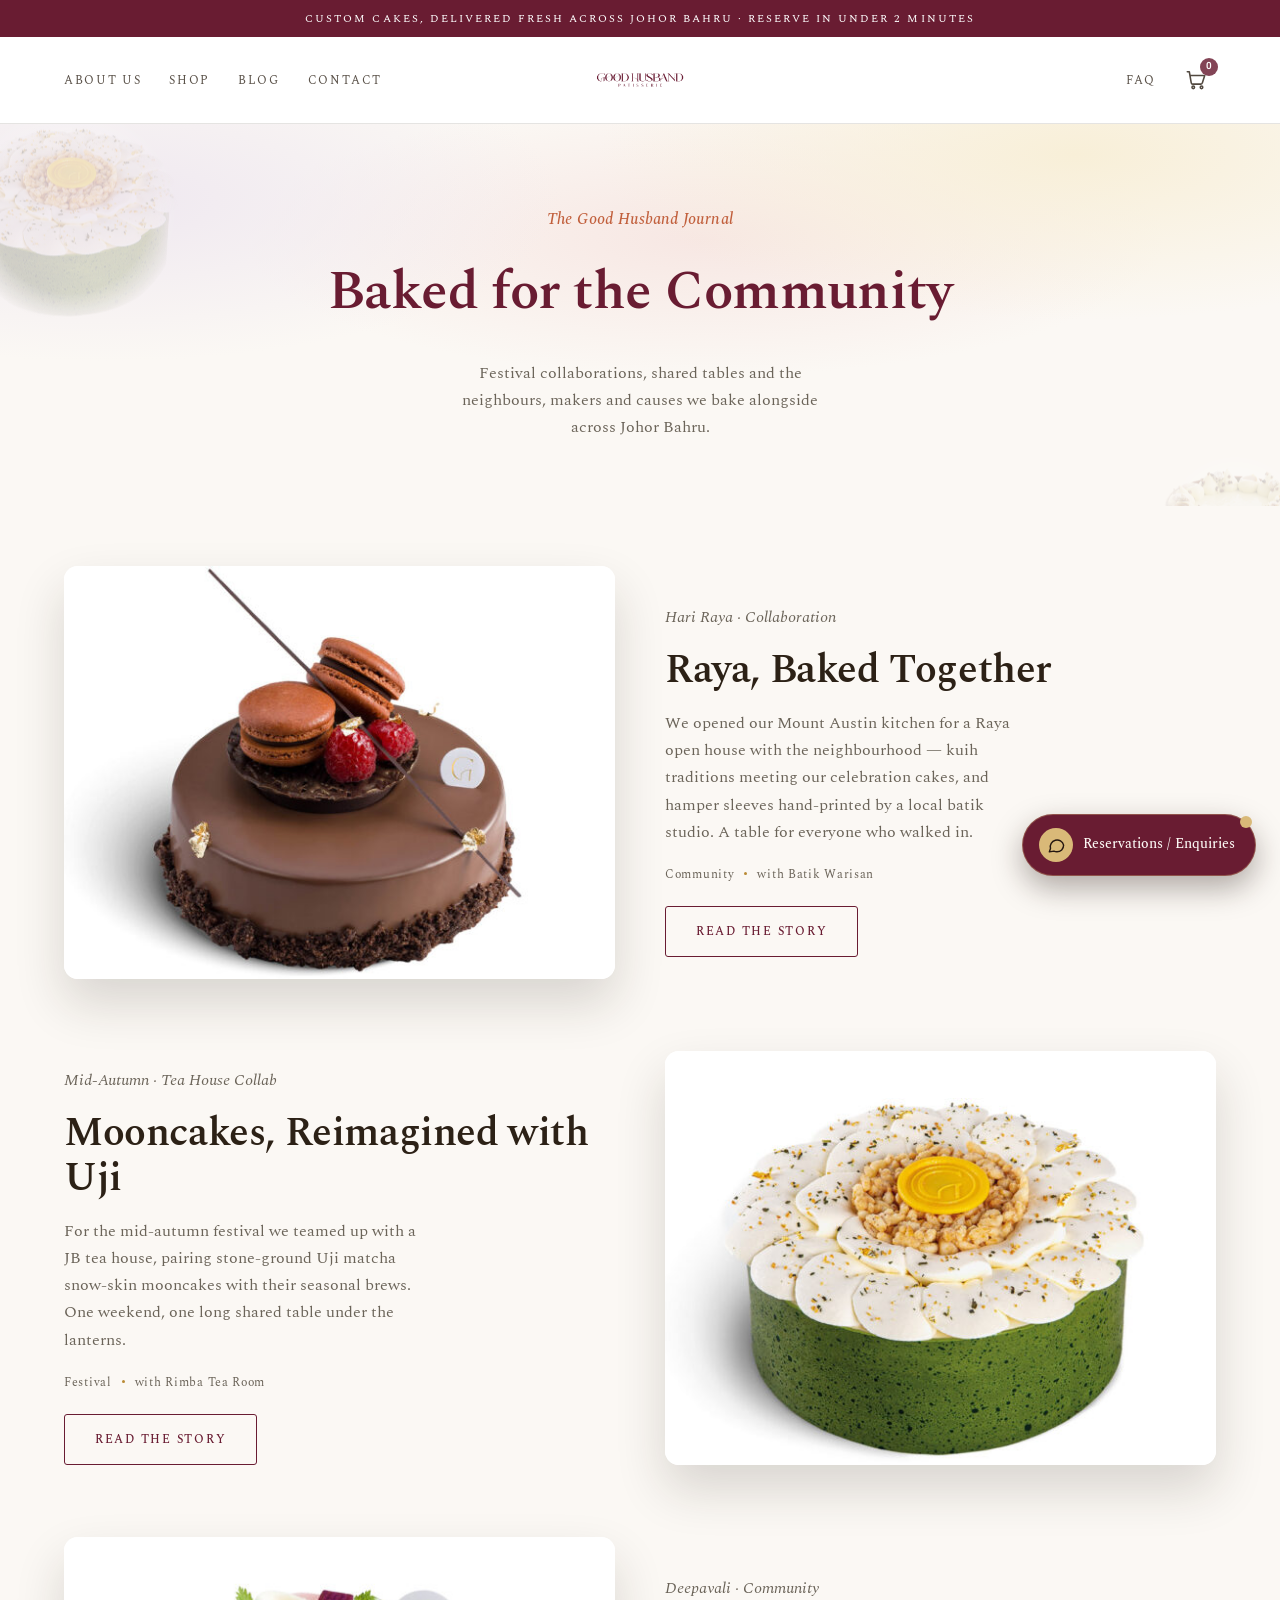
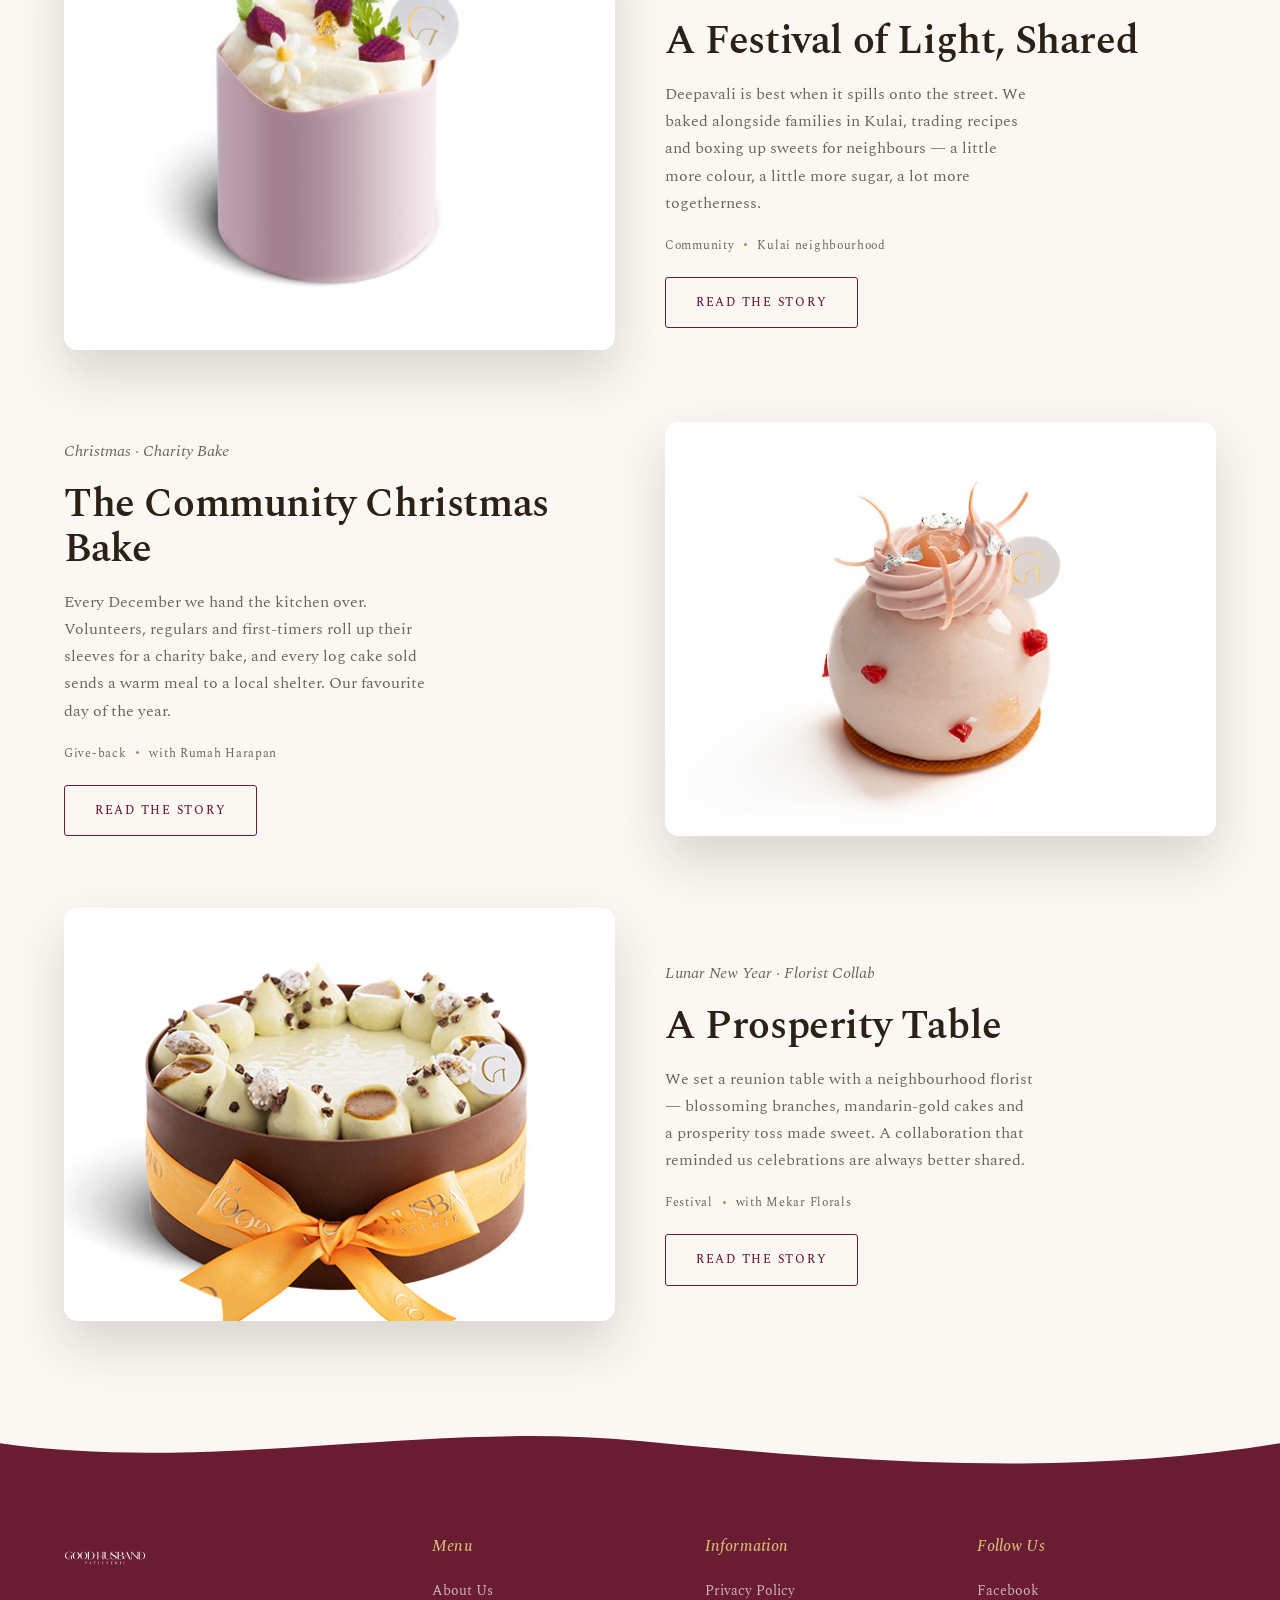
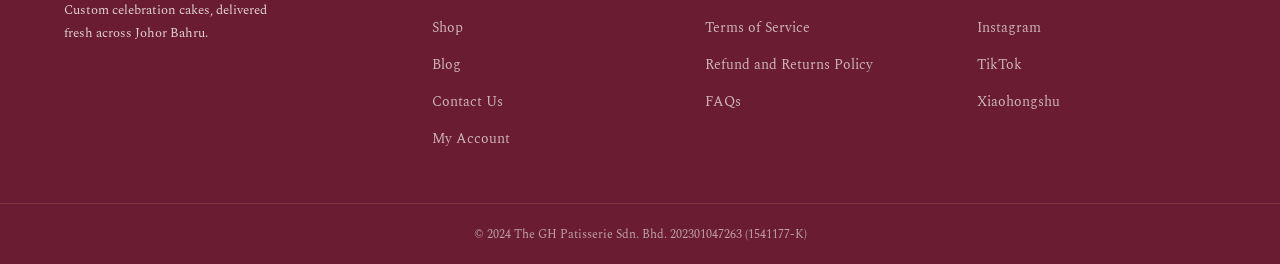
==== commit 6720efbe: "Cart drawer, redesigned hero, all-serif type, carousel, chatbot flow & simplified blog - Cart: heade" ====
--- a/blog.html
+++ b/blog.html
@@ -7,7 +7,7 @@
   <meta name="description" content="Stories, seasons and sweet notes from the Good Husband Patisserie kitchen across Johor Bahru." />
   <link rel="preconnect" href="https://fonts.googleapis.com" />
   <link rel="preconnect" href="https://fonts.gstatic.com" crossorigin />
-  <link href="https://fonts.googleapis.com/css2?family=Cormorant+Garamond:ital,wght@0,500;0,600;1,500;1,600&family=Heebo:wght@300;400;500;600;700&display=swap" rel="stylesheet" />
+  <link href="https://fonts.googleapis.com/css2?family=Cormorant+Garamond:ital,wght@0,500;0,600;1,500;1,600&family=Heebo:wght@300;400;500;600;700&family=Spectral:ital,wght@0,300;0,400;0,500;0,600;1,400;1,500&display=swap" rel="stylesheet" />
   <link rel="stylesheet" href="assets/css/styles.css" />
 </head>
 <body>
@@ -28,7 +28,6 @@
       </div>
       <div class="nav__right">
         <a href="faq.html" class="icon-link">FAQ</a>
-        <button class="btn btn-gold nav__cta" onclick="openManyChat()">Reserve via ManyChat</button>
         <button class="nav__toggle" aria-label="Menu">&#9776;</button>
       </div>
     </div>
@@ -40,133 +39,70 @@
     <div class="bake-orb" data-parallax="0.2" style="width:150px;height:150px;bottom:-50px;right:-30px;opacity:.18;"><img src="assets/img/pistachio.jpg" alt="" /></div>
     <div data-stagger style="position:relative;z-index:1;">
       <p class="eyebrow reveal">The Good Husband Journal</p>
-      <h1 class="reveal">Stories from the Kitchen</h1>
-      <p class="reveal">Seasonal flavours, little rituals and the craft behind every celebration cake we bake across Johor Bahru.</p>
-    </div>
-    <div class="blog-cats">
-      <a data-filter="all" class="active">All</a>
-      <a data-filter="souffle">Soufflé</a>
-      <a data-filter="cherry">Cherry Season</a>
-      <a data-filter="pistachio">Pistachio</a>
-      <a data-filter="ujicha">Uji-Cha</a>
-      <a data-filter="chocolate">Chocolate</a>
-      <a data-filter="petit">Petit Gateaux</a>
-      <a data-filter="cheesecake">Cheesecake</a>
+      <h1 class="reveal">Baked for the Community</h1>
+      <p class="reveal">Festival collaborations, shared tables and the neighbours, makers and causes we bake alongside across Johor Bahru.</p>
     </div>
   </section>
 
-  <!-- BLOG LISTING -->
+  <!-- COMMUNITY STORIES — static, alternating full-width rows -->
   <section class="blog-section">
-    <div class="container">
+    <div class="container stories">
 
-      <!-- Featured (latest) -->
-      <article class="blog-featured">
-        <div class="blog-featured__media reveal reveal--left">
-          <img src="assets/img/penny.jpg" alt="The Sweetest Pause Before the Holidays Begin" />
-        </div>
-        <div class="blog-featured__copy reveal reveal--right">
-          <p class="blog-featured__cat">Featured · <b>Soufflé</b></p>
-          <h2>The Sweetest Pause Before the Holidays Begin</h2>
-          <p>As the year winds down, we slow the oven and let the season breathe. A cloud-soft soufflé, a warm cup, and a quiet moment before the celebrations begin — here's how we're savouring the pause.</p>
-          <div class="post__meta"><span>Nov 25, 2025</span><span class="dot"></span><span>4 min read</span></div>
+      <article class="story reveal">
+        <div class="story__media"><img src="assets/img/classic-chocolate.jpg" alt="Hari Raya open house collaboration" /></div>
+        <div class="story__copy">
+          <p class="story__tag">Hari Raya · Collaboration</p>
+          <h2>Raya, Baked Together</h2>
+          <p>We opened our Mount Austin kitchen for a Raya open house with the neighbourhood — kuih traditions meeting our celebration cakes, and hamper sleeves hand-printed by a local batik studio. A table for everyone who walked in.</p>
+          <div class="story__meta"><span>Community</span><span class="dot"></span><span>with Batik Warisan</span></div>
           <a href="#" class="btn btn-line">Read the story</a>
         </div>
       </article>
 
-      <!-- Grid of posts -->
-      <div class="blog-grid" data-stagger>
+      <article class="story reveal">
+        <div class="story__media"><img src="assets/img/ujicha.jpg" alt="Mid-Autumn tea house collaboration" /></div>
+        <div class="story__copy">
+          <p class="story__tag">Mid-Autumn · Tea House Collab</p>
+          <h2>Mooncakes, Reimagined with Uji</h2>
+          <p>For the mid-autumn festival we teamed up with a JB tea house, pairing stone-ground Uji matcha snow-skin mooncakes with their seasonal brews. One weekend, one long shared table under the lanterns.</p>
+          <div class="story__meta"><span>Festival</span><span class="dot"></span><span>with Rimba Tea Room</span></div>
+          <a href="#" class="btn btn-line">Read the story</a>
+        </div>
+      </article>
 
-        <article class="post reveal" data-cat="cherry">
-          <div class="post__img"><span class="post__cat">Cherry Season</span><img src="assets/img/blackforest.jpg" alt="From Orchard to Oven" /></div>
-          <div class="post__body">
-            <div class="post__meta"><span>Oct 2, 2025</span><span class="dot"></span><span>3 min read</span></div>
-            <h3>From Orchard to Oven: Celebrating Cherry Season with Elegance</h3>
-            <p>Peak-season cherries meet kirsch cream and dark sponge — the story behind our most-loved seasonal layer cake.</p>
-            <a href="#" class="post__more">Read more →</a>
-          </div>
-        </article>
+      <article class="story reveal">
+        <div class="story__media"><img src="assets/img/taro-slice.jpg" alt="Deepavali community sweets" /></div>
+        <div class="story__copy">
+          <p class="story__tag">Deepavali · Community</p>
+          <h2>A Festival of Light, Shared</h2>
+          <p>Deepavali is best when it spills onto the street. We baked alongside families in Kulai, trading recipes and boxing up sweets for neighbours — a little more colour, a little more sugar, a lot more togetherness.</p>
+          <div class="story__meta"><span>Community</span><span class="dot"></span><span>Kulai neighbourhood</span></div>
+          <a href="#" class="btn btn-line">Read the story</a>
+        </div>
+      </article>
 
-        <article class="post reveal" data-cat="pistachio">
-          <div class="post__img"><span class="post__cat">Pistachio</span><img src="assets/img/pistachio.jpg" alt="Why This Dessert Is Your Perfect Post-Monsoon Treat" /></div>
-          <div class="post__body">
-            <div class="post__meta"><span>Sep 10, 2025</span><span class="dot"></span><span>3 min read</span></div>
-            <h3>Why This Dessert Is Your Perfect Post-Monsoon Treat</h3>
-            <p>Nutty, mellow and never too sweet — why our pistachio creation is the comfort you'll crave once the rains ease.</p>
-            <a href="#" class="post__more">Read more →</a>
-          </div>
-        </article>
+      <article class="story reveal">
+        <div class="story__media"><img src="assets/img/penny.jpg" alt="Community Christmas charity bake" /></div>
+        <div class="story__copy">
+          <p class="story__tag">Christmas · Charity Bake</p>
+          <h2>The Community Christmas Bake</h2>
+          <p>Every December we hand the kitchen over. Volunteers, regulars and first-timers roll up their sleeves for a charity bake, and every log cake sold sends a warm meal to a local shelter. Our favourite day of the year.</p>
+          <div class="story__meta"><span>Give-back</span><span class="dot"></span><span>with Rumah Harapan</span></div>
+          <a href="#" class="btn btn-line">Read the story</a>
+        </div>
+      </article>
 
-        <article class="post reveal" data-cat="ujicha">
-          <div class="post__img"><span class="post__cat">Uji-Cha</span><img src="assets/img/ujicha.jpg" alt="The Dessert That Feels Like a Quiet Walk in Kyoto" /></div>
-          <div class="post__body">
-            <div class="post__meta"><span>Aug 15, 2025</span><span class="dot"></span><span>4 min read</span></div>
-            <h3>The Dessert That Feels Like a Quiet Walk in Kyoto</h3>
-            <p>Stone-ground Uji matcha, folded into a delicate cream. A single slice, and you're strolling a temple garden.</p>
-            <a href="#" class="post__more">Read more →</a>
-          </div>
-        </article>
+      <article class="story reveal">
+        <div class="story__media"><img src="assets/img/pistachio.jpg" alt="Lunar New Year florist collaboration" /></div>
+        <div class="story__copy">
+          <p class="story__tag">Lunar New Year · Florist Collab</p>
+          <h2>A Prosperity Table</h2>
+          <p>We set a reunion table with a neighbourhood florist — blossoming branches, mandarin-gold cakes and a prosperity toss made sweet. A collaboration that reminded us celebrations are always better shared.</p>
+          <div class="story__meta"><span>Festival</span><span class="dot"></span><span>with Mekar Florals</span></div>
+          <a href="#" class="btn btn-line">Read the story</a>
+        </div>
+      </article>
 
-        <article class="post reveal" data-cat="chocolate">
-          <div class="post__img"><span class="post__cat">Chocolate</span><img src="assets/img/classic-chocolate.jpg" alt="From Bean to Bliss: It's World Chocolate Day" /></div>
-          <div class="post__body">
-            <div class="post__meta"><span>Jul 7, 2025</span><span class="dot"></span><span>3 min read</span></div>
-            <h3>From Bean to Bliss: It's World Chocolate Day!</h3>
-            <p>We trace a single-origin bean from harvest to our Valrhona-layered classic — and why good chocolate is worth the wait.</p>
-            <a href="#" class="post__more">Read more →</a>
-          </div>
-        </article>
-
-        <article class="post reveal" data-cat="cherry">
-          <div class="post__img"><span class="post__cat">Cherry Season</span><img src="assets/img/yuzu-slice.jpg" alt="Cherry Cake Obsession" /></div>
-          <div class="post__body">
-            <div class="post__meta"><span>Jun 5, 2025</span><span class="dot"></span><span>2 min read</span></div>
-            <h3>Cherry Cake Obsession: Why Every Slice Is Summer in a Bite</h3>
-            <p>Bright, jammy and just tart enough. A love letter to the fruit that makes summer taste like celebration.</p>
-            <a href="#" class="post__more">Read more →</a>
-          </div>
-        </article>
-
-        <article class="post reveal" data-cat="petit">
-          <div class="post__img"><span class="post__cat">Petit Gateaux</span><img src="assets/img/viennoiseries.jpg" alt="Small But Mighty: What Makes Petit Gateaux So Special" /></div>
-          <div class="post__body">
-            <div class="post__meta"><span>May 29, 2025</span><span class="dot"></span><span>3 min read</span></div>
-            <h3>Small But Mighty: What Makes Petit Gateaux So Special?</h3>
-            <p>Individually finished, endlessly composed — a look at the miniature cakes that carry a full dessert in one bite.</p>
-            <a href="#" class="post__more">Read more →</a>
-          </div>
-        </article>
-
-        <article class="post reveal" data-cat="souffle">
-          <div class="post__img"><span class="post__cat">Soufflé</span><img src="assets/img/pnc.jpg" alt="French Soufflé vs. Japanese Soufflé" /></div>
-          <div class="post__body">
-            <div class="post__meta"><span>Apr 5, 2025</span><span class="dot"></span><span>4 min read</span></div>
-            <h3>French Soufflé vs. Japanese Soufflé: What's the Difference?</h3>
-            <p>One rises tall and savoury-sweet, the other jiggles like a cloud. We settle the delicious debate, layer by layer.</p>
-            <a href="#" class="post__more">Read more →</a>
-          </div>
-        </article>
-
-        <article class="post reveal" data-cat="cheesecake">
-          <div class="post__img"><span class="post__cat">Cheesecake</span><img src="assets/img/taro-slice.jpg" alt="A Cloud in Every Bite: The Elegance of Double Cheesecake" /></div>
-          <div class="post__body">
-            <div class="post__meta"><span>Mar 5, 2025</span><span class="dot"></span><span>3 min read</span></div>
-            <h3>A Cloud in Every Bite: The Elegance of Double Cheesecake</h3>
-            <p>Two textures, one slice — baked richness meets airy chilled cream in our quietly showstopping double cheesecake.</p>
-            <a href="#" class="post__more">Read more →</a>
-          </div>
-        </article>
-
-        <article class="post reveal" data-cat="chocolate">
-          <div class="post__img"><span class="post__cat">Chocolate</span><img src="assets/img/classic-chocolate.jpg" alt="Gianduja vs Regular Chocolate: What Sets Them Apart" /></div>
-          <div class="post__body">
-            <div class="post__meta"><span>Feb 3, 2025</span><span class="dot"></span><span>3 min read</span></div>
-            <h3>Gianduja vs Regular Chocolate: What Sets Them Apart?</h3>
-            <p>Add hazelnut, and everything changes. The silky Italian secret behind our most indulgent chocolate creations.</p>
-            <a href="#" class="post__more">Read more →</a>
-          </div>
-        </article>
-
-      </div>
     </div>
   </section>
 
@@ -216,6 +152,7 @@
 
   <script src="assets/js/manychat-widget.js"></script>
   <script src="assets/js/contact-modal.js"></script>
+  <script src="assets/js/cart.js"></script>
   <script src="assets/js/main.js"></script>
   <script src="assets/js/scroll-fx.js"></script>
 </body>
--- a/assets/css/styles.css
+++ b/assets/css/styles.css
@@ -42,6 +42,7 @@
   /* Type */
   --serif: "Cormorant Garamond", Georgia, "Times New Roman", serif;
   --sans:  "Heebo", "Helvetica Neue", Arial, sans-serif;
+  --body:  "Spectral", Georgia, "Times New Roman", serif;  /* elegant serif body copy */
 
   --maxw: 1200px;
 }
@@ -51,24 +52,24 @@
 html { scroll-behavior: smooth; }
 body {
   margin: 0;
-  font-family: var(--sans);
+  font-family: var(--body);
   color: var(--ink-soft);
   background: var(--cream);
-  line-height: 1.65;
+  line-height: 1.7;
   -webkit-font-smoothing: antialiased;
 }
 img { max-width: 100%; display: block; }
 a { color: inherit; text-decoration: none; }
-/* Headings in Heebo to match the live site; serif is reserved for the logo
-   and a few decorative italic accents (.hero__sub, .mp__script, .band p). */
-h1, h2, h3, h4 { font-family: var(--sans); font-weight: 700; color: var(--ink); margin: 0 0 .4em; letter-spacing: -0.015em; }
+/* One serif system across the whole site: headers are serif + semibold,
+   hierarchy comes from weight (bold headers) and style (italic labels) — no sans. */
+h1, h2, h3, h4 { font-family: var(--body); font-weight: 600; color: var(--ink); margin: 0 0 .4em; letter-spacing: -0.01em; }
 .container { width: 100%; max-width: var(--maxw); margin: 0 auto; padding: 0 24px; }
 
 /* ---------- Buttons ---------- */
 .btn {
   display: inline-flex; align-items: center; gap: .55em;
-  font-family: var(--sans); font-weight: 500;
-  font-size: .76rem; letter-spacing: .16em; text-transform: uppercase;
+  font-family: var(--body); font-weight: 500;
+  font-size: .78rem; letter-spacing: .14em; text-transform: uppercase;
   padding: 14px 30px; border-radius: 3px; cursor: pointer;
   border: 1px solid transparent; transition: all .22s ease;
   white-space: nowrap;
@@ -107,7 +108,7 @@
 }
 .nav__links a:hover { opacity: 1; color: var(--maroon); }
 .nav__brand { text-align: center; }
-.nav__brand img { height: 43px; width: auto; margin: 0 auto; }
+.nav__brand img { height: 54px; width: auto; margin: 0 auto; }
 .nav__right { display: flex; justify-content: flex-end; align-items: center; gap: 20px; }
 .nav__right .icon-link { font-size: .74rem; letter-spacing: .14em; text-transform: uppercase; color: var(--ink); opacity: .78; }
 .nav__right .icon-link:hover { opacity: 1; color: var(--maroon); }
@@ -117,67 +118,139 @@
 @keyframes nav-drop { from { opacity: 0; transform: translateY(-8px); } to { opacity: 1; transform: none; } }
 
 /* ============================================================
-   HERO — dark chocolate, echoing the real Verte No.66 banner
+   CART — header icon + dropdown (built by cart.js)
+   ============================================================ */
+.cart { position: relative; display: flex; align-items: center; }
+.cart__btn {
+  position: relative; display: grid; place-items: center;
+  width: 40px; height: 40px; padding: 0; border: 0; border-radius: 50%;
+  background: transparent; color: var(--ink); cursor: pointer; opacity: .82; transition: .2s;
+}
+.cart__btn:hover, .cart__btn--filled { opacity: 1; color: var(--maroon); }
+.cart__btn svg { width: 22px; height: 22px; }
+.cart__badge {
+  position: absolute; top: -2px; right: -2px; min-width: 18px; height: 18px;
+  padding: 0 5px; border-radius: 10px; background: var(--maroon); color: #fff;
+  font-family: var(--sans); font-size: .62rem; font-weight: 600;
+  display: flex; align-items: center; justify-content: center; line-height: 1;
+}
+
+.cart__drawer {
+  position: absolute; top: calc(100% + 16px); right: 0; z-index: 55;
+  width: 360px; max-width: calc(100vw - 32px);
+  background: var(--paper); border: 1px solid var(--line); border-radius: 14px;
+  box-shadow: 0 26px 60px rgba(36,22,16,.28);
+  display: none; flex-direction: column; overflow: hidden;
+}
+.cart.open .cart__drawer { display: flex; animation: mc-in .24s ease; }
+.cart__drawer::before {
+  content: ""; position: absolute; top: -7px; right: 12px; width: 13px; height: 13px;
+  background: var(--paper); border-left: 1px solid var(--line); border-top: 1px solid var(--line);
+  transform: rotate(45deg);
+}
+.cart__head {
+  display: flex; align-items: center; justify-content: space-between;
+  padding: 16px 18px; border-bottom: 1px solid var(--line);
+  background: linear-gradient(120deg, var(--blush) 0%, #fbeee7 60%, var(--butter) 100%);
+}
+.cart__head h4 { margin: 0; font-size: 1.05rem; color: var(--maroon); }
+.cart__close { background: none; border: 0; color: var(--maroon); font-size: 1.5rem; line-height: 1; cursor: pointer; opacity: .7; }
+.cart__close:hover { opacity: 1; }
+
+.cart__body { max-height: min(52vh, 420px); overflow-y: auto; }
+.cart__empty { padding: 40px 24px; text-align: center; color: var(--ink-soft); font-size: .9rem; line-height: 1.7; }
+.cart__empty a { color: var(--maroon); }
+.cart__empty a:hover { text-decoration: underline; }
+
+.cart-line { display: flex; gap: 12px; padding: 16px 18px; border-bottom: 1px solid var(--line); }
+.cart-line__info { flex: 1; min-width: 0; }
+.cart-line__name { font-family: var(--sans); font-weight: 600; font-size: .95rem; color: var(--ink); margin: 0 0 4px; }
+.cart-line__meta { font-size: .76rem; color: var(--ink-soft); margin: 0 0 2px; line-height: 1.45; }
+.cart-line__right { display: flex; flex-direction: column; align-items: flex-end; gap: 8px; flex-shrink: 0; }
+.cart-line__rm { background: none; border: 0; color: var(--ink-soft); font-size: 1.2rem; line-height: 1; cursor: pointer; opacity: .6; }
+.cart-line__rm:hover { opacity: 1; color: var(--maroon); }
+.cart-line__price { font-family: var(--sans); font-size: .9rem; font-weight: 600; color: var(--maroon); margin: 0; }
+.qty { display: inline-flex; align-items: center; border: 1px solid var(--line); border-radius: 40px; overflow: hidden; }
+.qty__btn { width: 26px; height: 26px; border: 0; background: var(--paper); color: var(--maroon); font-size: 1rem; line-height: 1; cursor: pointer; transition: .15s; }
+.qty__btn:hover { background: var(--maroon); color: #fff; }
+.qty__n { min-width: 26px; text-align: center; font-family: var(--sans); font-size: .84rem; color: var(--ink); }
+
+.cart__foot { padding: 16px 18px 18px; border-top: 1px solid var(--line); background: var(--cream); }
+.cart__totals { display: flex; justify-content: space-between; align-items: baseline; font-family: var(--sans); }
+.cart__totals span:first-child { font-size: .74rem; letter-spacing: .14em; text-transform: uppercase; color: var(--ink-soft); }
+.cart__subtotal { font-size: 1.3rem; font-weight: 600; color: var(--maroon); }
+.cart__hint { font-size: .74rem; color: var(--ink-soft); margin: 8px 0 14px; line-height: 1.5; }
+.cart__checkout { width: 100%; justify-content: center; }
+
+@media (max-width: 480px) {
+  .cart__drawer { position: fixed; top: auto; bottom: 12px; right: 12px; left: 12px; width: auto; max-width: none; }
+  .cart__drawer::before { display: none; }
+}
+
+/* ============================================================
+   HERO — imported from Design (Hero.dc.html):
+   clean patisserie scene + gold frame + live EB Garamond copy.
    ============================================================ */
 .hero {
   position: relative; color: var(--ink); overflow: hidden;
-  /* solid cream base + interior pastel glows that fade before the bottom edge,
-     so the wave divider below butt-joins seamlessly */
   background-color: var(--cream);
-  background-image:
-    radial-gradient(58% 55% at 86% 16%, var(--blush) 0%, transparent 62%),
-    radial-gradient(52% 52% at 6% 24%, var(--sage) 0%, transparent 60%),
-    radial-gradient(60% 55% at 55% 40%, var(--peach) 0%, transparent 62%);
-}
-.hero::before {  /* faint "G" watermark, like the banner */
-  content: "G"; position: absolute; right: -30px; bottom: -70px;
-  font-family: var(--serif); font-size: 26rem; line-height: 1;
-  color: rgba(193,95,60,.07); pointer-events: none; z-index: 0;
-}
-.hero__inner {
+}
+.hero-shot { position: relative; width: 100%; margin: 0; }
+.hero-shot__img {
+  width: 100%; height: auto; aspect-ratio: 1024 / 719; object-fit: cover; display: block;
+}
+/* melt the image's lower edge into the cream base so the wave joins seamlessly */
+.hero-shot::after {
+  content: ""; position: absolute; left: 0; right: 0; bottom: -1px; height: 18%; z-index: 1;
+  background: linear-gradient(to bottom, rgba(251,248,244,0), var(--cream));
+  pointer-events: none;
+}
+/* Live copy overlaid on the light upper-left of the scene */
+.hero-copy {
+  position: absolute; left: 5.2%; top: 15%; width: 46%; z-index: 2;
+  font-family: var(--body); color: #1c1a17; text-align: center;
+}
+.hero-copy h1 {
+  margin: 0; font-family: inherit; font-weight: 600; color: #1c1a17;
+  font-size: clamp(1.4rem, 3.25vw, 3rem); line-height: 1.1; letter-spacing: -0.01em;
+  white-space: nowrap;
+}
+.hero-copy p {
+  margin: 1.4% 0 0; font-weight: 400; color: #2a2622; width: 100%;
+  font-size: clamp(1rem, 2.45vw, 2.15rem); line-height: 1.2;
+}
+/* Explore CTA — white, turns maroon on hover; centred under the copy */
+.hero-explore {
+  display: inline-flex; margin-top: 6%;
+  background: #fff; color: var(--maroon); border: 1px solid var(--maroon);
+  box-shadow: 0 8px 22px rgba(36,22,16,.12);
+}
+.hero-explore:hover { background: var(--maroon); color: #fff; }
+
+/* Trust row sits centred under the shot */
+.hero__trust {
   position: relative; z-index: 1;
-  display: grid; grid-template-columns: 1.05fr .95fr; align-items: center;
-  gap: 48px; max-width: var(--maxw); margin: 0 auto; padding: 84px 24px 92px;
-}
-.hero__pill {
-  display: inline-block; font-size: .66rem; letter-spacing: .24em; text-transform: uppercase;
-  color: var(--terracotta); background: rgba(193,95,60,.08);
-  border: 1px solid rgba(193,95,60,.3);
-  padding: 7px 15px; border-radius: 40px; margin-bottom: 24px;
-}
-.hero h1 { font-size: clamp(2.9rem, 6vw, 4.8rem); line-height: 1.02; color: var(--ink); margin-bottom: .22em; }
-.hero__sub {
-  font-family: var(--serif); font-style: italic;
-  font-size: clamp(1.15rem, 2.4vw, 1.55rem); color: var(--maroon);
-  margin-bottom: 32px; max-width: 30ch;
-}
-.hero__actions { display: flex; flex-wrap: wrap; gap: 14px; }
-.hero__trust {
-  margin-top: 32px; display: flex; gap: 28px; flex-wrap: wrap;
+  display: flex; justify-content: center; gap: 34px; flex-wrap: wrap;
   font-size: .72rem; letter-spacing: .08em; color: var(--ink-soft);
+  padding: 18px 24px 40px;
 }
 .hero__trust span { display: flex; align-items: center; gap: 8px; }
 .hero__trust b { color: var(--terracotta); font-weight: 600; }
 
-/* Floating product card on the hero (real photo on white) */
-.hero__media { position: relative; display: flex; justify-content: center; }
-.hero__card {
-  background: var(--paper); border-radius: 12px; padding: 18px; width: 100%; max-width: 380px;
-  box-shadow: 0 34px 70px rgba(0,0,0,.42);
-}
-.hero__card__img { border-radius: 8px; overflow: hidden; background: #fff; aspect-ratio: 4/3; }
-.hero__card__img img { width: 100%; height: 100%; object-fit: cover; }
-.hero__card__tag { display: inline-block; font-size: .6rem; letter-spacing: .18em; text-transform: uppercase; color: #fff; background: var(--maroon); padding: 4px 10px; border-radius: 40px; margin: 16px 0 8px; }
-.hero__card h3 { font-size: 1.5rem; margin: 0 0 2px; }
-.hero__card p { font-size: .84rem; color: var(--ink-soft); margin: 0 0 10px; }
-.hero__card .price { font-family: var(--sans); font-size: 1.3rem; color: var(--maroon); font-weight: 600; }
-
+/* Small screens: relax the nowrap headline so it doesn't overflow */
+@media (max-width: 640px) {
+  .hero-copy { top: 9%; width: 62%; }
+  .hero-copy h1 { white-space: normal; }
+  .hero-copy p { text-align: left; }
+  .hero-explore { margin-top: 5%; padding: 9px 16px; font-size: .62rem; }
+}
 /* ============================================================
    SECTIONS
    ============================================================ */
 .section { padding: 82px 0; position: relative; }
 .section--cream { background: var(--cream); }
 .section--cream-deep { background: var(--cream-deep); }
+.section--paper { background: var(--paper); }
 /* solid sage base + interior glows fading before the edges (seamless waves) */
 .section--sage {
   background-color: var(--sage);
@@ -203,6 +276,64 @@
 }
 .step h3 { font-size: 1.3rem; }
 .step p { font-size: .9rem; color: var(--ink-soft); margin: 0; }
+
+/* ---------- Pre-order: concise copy + floating chat mockup ---------- */
+.preorder {
+  display: grid; grid-template-columns: 1fr 1fr; gap: 56px; align-items: center;
+}
+.preorder__copy .eyebrow {
+  font-size: .72rem; letter-spacing: .26em; text-transform: uppercase;
+  color: var(--maroon); margin-bottom: 14px;
+}
+.preorder__copy h2 { font-size: clamp(2rem, 3.6vw, 2.8rem); margin-bottom: 14px; }
+.preorder__lead { color: var(--ink-soft); font-size: 1.05rem; max-width: 42ch; margin-bottom: 26px; }
+.preorder__steps { list-style: none; margin: 0 0 30px; padding: 0; display: grid; gap: 14px; }
+.preorder__steps li {
+  display: flex; align-items: center; gap: 14px;
+  font-size: 1rem; color: var(--ink);
+}
+.preorder__steps li span {
+  flex-shrink: 0; width: 32px; height: 32px; border-radius: 50%;
+  display: grid; place-items: center; font-family: var(--sans); font-size: .95rem;
+  color: var(--maroon); border: 1px solid var(--maroon);
+}
+
+/* Floating chat-screen mockup (static replica of the ManyChat panel) */
+.preorder__media { display: flex; justify-content: center; }
+.chat-mock {
+  width: 100%; max-width: 360px; border-radius: 18px; overflow: hidden;
+  background: var(--paper); border: 1px solid rgba(217,185,120,.35);
+  box-shadow: 0 30px 60px rgba(36,22,16,.22), 0 6px 16px rgba(36,22,16,.12);
+  animation: chat-float 6s ease-in-out infinite;
+}
+@keyframes chat-float { 0%, 100% { transform: translateY(0); } 50% { transform: translateY(-12px); } }
+.chat-mock__head { background: linear-gradient(120deg, var(--maroon) 0%, var(--maroon-deep) 100%); color: var(--cream); padding: 16px 18px; display: flex; align-items: center; gap: 12px; }
+.chat-mock__avatar { width: 40px; height: 40px; border-radius: 50%; background: #fff; overflow: hidden; display: grid; place-items: center; flex-shrink: 0; border: 1px solid rgba(217,185,120,.55); }
+.chat-mock__avatar svg { width: 22px; height: 22px; }
+.chat-mock__avatar img { width: 100%; height: 100%; object-fit: cover; }
+.chat-mock__head h4 { font-family: var(--body); font-weight: 600; font-size: 1.02rem; margin: 0; color: var(--cream); }
+.chat-mock__status { font-size: .68rem; color: var(--gold-soft); display: flex; align-items: center; gap: 6px; letter-spacing: .04em; }
+.chat-mock__status::before { content: ""; width: 7px; height: 7px; border-radius: 50%; background: #7fd17f; }
+.chat-mock__brand { background: var(--maroon-deep); color: var(--gold-soft); font-size: .6rem; letter-spacing: .18em; text-transform: uppercase; text-align: center; padding: 5px; }
+.chat-mock__body { padding: 18px 16px; background: var(--cream); display: flex; flex-direction: column; gap: 12px; }
+.cm-msg { max-width: 86%; padding: 11px 14px; border-radius: 14px; font-size: .9rem; line-height: 1.5; }
+.cm-msg--bot { background: var(--paper); color: var(--ink); border: 1px solid var(--line); border-top-left-radius: 4px; align-self: flex-start; }
+.cm-msg--bot b { color: var(--ink); }
+.cm-msg--user { background: var(--maroon); color: var(--cream); border-top-right-radius: 4px; align-self: flex-end; }
+.cm-date {
+  display: flex; align-items: center; justify-content: space-between;
+  margin-top: 4px; padding: 12px 14px; border: 1px solid var(--line); border-radius: 8px;
+  background: var(--paper); color: var(--ink-soft); font-size: .92rem;
+}
+.cm-date svg { width: 18px; height: 18px; }
+
+@media (prefers-reduced-motion: reduce) { .chat-mock { animation: none; } }
+@media (max-width: 860px) {
+  .preorder { grid-template-columns: 1fr; gap: 40px; }
+  .preorder__copy { text-align: center; }
+  .preorder__lead { margin-left: auto; margin-right: auto; }
+  .preorder__steps { max-width: 300px; margin-left: auto; margin-right: auto; text-align: left; }
+}
 
 /* Product grid / cards */
 .grid { display: grid; grid-template-columns: repeat(3, 1fr); gap: 30px; }
@@ -241,7 +372,27 @@
 .shop-head .eyebrow { font-size: .72rem; letter-spacing: .26em; text-transform: uppercase; color: var(--maroon); margin-bottom: 12px; }
 .shop-head h1 { font-size: clamp(2.4rem, 5vw, 3.4rem); }
 .shop-head p { color: var(--ink-soft); }
-.shop-toolbar { display: flex; flex-wrap: wrap; gap: 10px; justify-content: center; margin: 26px auto 4px; }
+/* Search bar — sits above the tag filters */
+.shop-search {
+  display: flex; align-items: center; gap: 10px;
+  width: 100%; max-width: 460px; margin: 28px auto 6px;
+  padding: 0 16px; background: var(--paper);
+  border: 1px solid var(--line); border-radius: 40px; transition: border-color .2s;
+}
+.shop-search:focus-within { border-color: var(--maroon); }
+.shop-search svg { width: 18px; height: 18px; color: var(--ink-soft); flex-shrink: 0; }
+.shop-search input {
+  flex: 1; border: 0; outline: none; background: transparent;
+  font-family: var(--body); font-size: .98rem; color: var(--ink);
+  padding: 13px 0;
+}
+.shop-search input::placeholder { color: var(--ink-soft); opacity: .8; }
+.shop-search input::-webkit-search-cancel-button { cursor: pointer; }
+
+.shop-empty { text-align: center; color: var(--ink-soft); font-size: 1.02rem; padding: 30px 24px 0; }
+.shop-empty span { color: var(--maroon); }
+
+.shop-toolbar { display: flex; flex-wrap: wrap; gap: 10px; justify-content: center; margin: 14px auto 4px; }
 .pill {
   font-family: var(--sans); font-size: .72rem; letter-spacing: .12em; text-transform: uppercase;
   padding: 9px 18px; border-radius: 40px; border: 1px solid var(--line);
@@ -262,7 +413,7 @@
 .gallery__thumbs { display: flex; gap: 12px; margin-top: 14px; }
 .gallery__thumbs img { width: 84px; aspect-ratio: 1/1; object-fit: cover; border-radius: 6px; cursor: pointer; opacity: .65; background: #fff; border: 1px solid var(--line); }
 .gallery__thumbs img:hover, .gallery__thumbs img.active { opacity: 1; outline: 2px solid var(--maroon); }
-.pd__crumbs { font-size: .72rem; letter-spacing: .1em; text-transform: uppercase; color: var(--ink-soft); margin-bottom: 14px; }
+.pd__crumbs { font-style: italic; font-size: .92rem; letter-spacing: .01em; color: var(--ink-soft); margin-bottom: 14px; }
 .pd__crumbs a:hover { color: var(--maroon); }
 .pd h1 { font-size: clamp(2rem, 4vw, 2.8rem); }
 .pd__price { font-family: var(--sans); font-size: 1.9rem; color: var(--maroon); margin: 4px 0 18px; }
@@ -284,6 +435,49 @@
 .pd__note { margin-top: 18px; font-size: .84rem; color: var(--ink-soft); }
 .pd__note a { color: var(--maroon); text-decoration: underline; }
 
+/* Details / Reviews tab swap (under the gallery) */
+.ptabs { margin-top: 26px; }
+.ptabs__nav { display: flex; gap: 4px; border-bottom: 1px solid var(--line); }
+.ptab {
+  font-family: var(--body); font-size: .82rem; letter-spacing: .1em; text-transform: uppercase;
+  padding: 12px 18px; border: 0; background: none; color: var(--ink-soft); cursor: pointer;
+  border-bottom: 2px solid transparent; margin-bottom: -1px; transition: color .2s, border-color .2s;
+}
+.ptab:hover { color: var(--maroon); }
+.ptab.active { color: var(--maroon); border-bottom-color: var(--maroon); }
+.ptab__count { opacity: .7; }
+.ptabs__panel { padding: 20px 2px 0; }
+.ptabs__panel[hidden] { display: none; }
+.ptabs__panel .pd__desc { margin-bottom: 16px; }
+.pd__facts { list-style: none; margin: 0; padding: 0; display: grid; gap: 8px; }
+.pd__facts li { font-size: .9rem; color: var(--ink-soft); }
+.pd__facts li span { color: var(--ink); font-weight: 600; margin-right: 8px; }
+
+/* Reviews */
+.reviews__summary { display: flex; align-items: center; gap: 18px; padding-bottom: 18px; margin-bottom: 8px; border-bottom: 1px solid var(--line); }
+.reviews__score { font-size: 2.4rem; font-weight: 600; color: var(--maroon); line-height: 1; }
+.reviews__score span { font-size: 1rem; color: var(--ink-soft); font-weight: 400; margin-left: 4px; }
+.reviews__count { font-size: .82rem; color: var(--ink-soft); margin: 4px 0 0; }
+.stars { color: var(--gold); letter-spacing: 2px; font-size: .95rem; }
+.review { padding: 16px 0; border-bottom: 1px solid var(--line); }
+.review__head { display: flex; align-items: center; justify-content: space-between; margin-bottom: 6px; }
+.review__head strong { color: var(--ink); font-weight: 600; }
+.review p { font-size: .9rem; color: var(--ink-soft); margin: 0; }
+.reviews__note { font-size: .78rem; font-style: italic; color: var(--ink-soft); margin-top: 14px; }
+
+/* Fulfilment toggle (Delivery / Self-Pickup) */
+.segmented { display: inline-flex; border: 1px solid var(--line); border-radius: 40px; padding: 4px; background: var(--paper); gap: 4px; }
+.seg {
+  font-family: var(--sans); font-size: .8rem; letter-spacing: .04em;
+  padding: 9px 20px; border: 0; border-radius: 40px; cursor: pointer;
+  background: transparent; color: var(--ink-soft); transition: .18s;
+}
+.seg:hover { color: var(--maroon); }
+.seg.active { background: var(--maroon); color: #fff; }
+.field__hint { font-size: .8rem; color: var(--ink-soft); margin: -8px 0 20px; line-height: 1.5; }
+#outlet-hint { margin: 8px 0 0; color: var(--gold); }
+.field.is-collapsed { display: none; }
+
 /* ============================================================
    FAQ
    ============================================================ */
@@ -328,11 +522,14 @@
    FOOTER — maroon
    ============================================================ */
 .footer { background: var(--maroon); color: rgba(251,248,244,.82); }
-.footer__cta { background: var(--maroon-deep); text-align: center; padding: 42px 24px; border-bottom: 1px solid rgba(217,185,120,.18); }
+/* Blend the CTA fill from the wave colour (maroon-deep, top) into the
+   main footer maroon (bottom) so both the wave join and the footer join
+   are seamless — no colour step at either edge. */
+.footer__cta { background: linear-gradient(var(--maroon-deep) 0%, var(--maroon) 100%); text-align: center; padding: 42px 24px; border-bottom: 1px solid rgba(217,185,120,.18); }
 .footer__cta h3 { color: var(--cream); font-size: 1.7rem; }
 .footer__cta p { color: var(--gold-soft); margin-bottom: 20px; }
 .footer__cols { display: grid; grid-template-columns: 1.4fr 1fr 1fr 1fr; gap: 34px; max-width: var(--maxw); margin: 0 auto; padding: 56px 24px 40px; }
-.footer__brand img { height: 40px; width: auto; filter: brightness(0) invert(1); opacity: .95; }
+.footer__brand img { height: 50px; width: auto; filter: brightness(0) invert(1); opacity: .95; }
 .footer__brand p { font-size: .84rem; margin-top: 16px; max-width: 30ch; }
 .footer h4 { font-family: var(--sans); font-weight: 600; font-size: .72rem; letter-spacing: .2em; text-transform: uppercase; color: var(--gold-soft); margin-bottom: 16px; }
 .footer ul { list-style: none; margin: 0; padding: 0; }
@@ -433,46 +630,23 @@
 
 .blog-section { padding: 60px 0 84px; }
 
-/* Featured (latest) post */
-.blog-featured {
-  display: grid; grid-template-columns: 1.15fr 1fr; gap: 40px; align-items: center;
-  margin-bottom: 60px;
-}
-.blog-featured__media { border-radius: 12px; overflow: hidden; background: #fff; aspect-ratio: 4/3; box-shadow: 0 24px 50px rgba(36,28,16,.18); }
-.blog-featured__media img { width: 100%; height: 100%; object-fit: cover; }
-.blog-featured__cat { font-size: .66rem; letter-spacing: .2em; text-transform: uppercase; color: var(--gold); margin-bottom: 12px; }
-.blog-featured__cat b { color: var(--maroon); font-weight: 600; }
-.blog-featured h2 { font-size: clamp(1.8rem, 3.4vw, 2.6rem); line-height: 1.1; margin-bottom: 14px; }
-.blog-featured p { color: var(--ink-soft); margin-bottom: 22px; }
-.blog-featured .post__meta { margin-bottom: 20px; }
-
-.post__meta { font-size: .74rem; letter-spacing: .06em; color: var(--ink-soft); display: flex; align-items: center; gap: 10px; }
-.post__meta .dot { width: 3px; height: 3px; border-radius: 50%; background: var(--gold); }
-
-/* Grid of posts */
-.blog-grid { display: grid; grid-template-columns: repeat(3, 1fr); gap: 30px; }
-.post {
-  background: var(--paper); border: 1px solid var(--line); border-radius: 10px; overflow: hidden;
-  display: flex; flex-direction: column; transition: transform .25s, box-shadow .25s;
-}
-.post:hover { transform: translateY(-4px); box-shadow: 0 22px 46px rgba(36,28,16,.14); }
-.post__img { aspect-ratio: 3/2; overflow: hidden; background: #fff; position: relative; }
-.post__img img { width: 100%; height: 100%; object-fit: cover; transition: transform .4s ease; }
-.post:hover .post__img img { transform: scale(1.05); }
-.post__cat { position: absolute; top: 12px; left: 12px; font-size: .58rem; letter-spacing: .16em; text-transform: uppercase; color: #fff; background: var(--maroon); padding: 4px 10px; border-radius: 40px; }
-.post__body { padding: 18px 20px 22px; display: flex; flex-direction: column; flex: 1; }
-.post__body h3 { font-size: 1.24rem; line-height: 1.2; margin: 10px 0 8px; }
-.post__body p { font-size: .86rem; color: var(--ink-soft); margin: 0 0 16px; }
-.post__more { margin-top: auto; font-size: .7rem; letter-spacing: .16em; text-transform: uppercase; color: var(--maroon); display: inline-flex; align-items: center; gap: 6px; }
-.post__more:hover { gap: 10px; }
-.post.is-hidden { display: none; }
-
-@media (max-width: 900px) {
-  .blog-featured { grid-template-columns: 1fr; }
-  .blog-featured__media { order: -1; }
-  .blog-grid { grid-template-columns: 1fr 1fr; }
-}
-@media (max-width: 560px) { .blog-grid { grid-template-columns: 1fr; } }
+/* Community stories — static, alternating full-width rows */
+.stories { display: grid; gap: 72px; }
+.story { display: grid; grid-template-columns: 1fr 1fr; gap: 50px; align-items: center; }
+.story:nth-child(even) .story__media { order: 2; }
+.story__media { border-radius: 14px; overflow: hidden; background: #fff; aspect-ratio: 4/3; box-shadow: 0 24px 50px rgba(36,28,16,.16); }
+.story__media img { width: 100%; height: 100%; object-fit: cover; }
+.story__tag { font-style: italic; color: var(--terracotta); font-size: 1rem; margin-bottom: 10px; }
+.story__copy h2 { font-size: clamp(1.7rem, 3.2vw, 2.5rem); line-height: 1.12; margin-bottom: 14px; }
+.story__copy p { color: var(--ink-soft); margin-bottom: 18px; max-width: 46ch; }
+.story__meta { font-size: .74rem; letter-spacing: .06em; color: var(--ink-soft); display: flex; align-items: center; gap: 10px; margin-bottom: 22px; }
+.story__meta .dot { width: 3px; height: 3px; border-radius: 50%; background: var(--gold); }
+
+@media (max-width: 800px) {
+  .stories { gap: 54px; }
+  .story { grid-template-columns: 1fr; gap: 26px; }
+  .story__media, .story:nth-child(even) .story__media { order: -1; }
+}
 
 /* ============================================================
    MANYCHAT WIDGET (floating, bottom-right) — replaces WhatsApp bubble
@@ -483,7 +657,7 @@
   background: var(--maroon); color: var(--cream);
   padding: 13px 20px 13px 16px; border-radius: 40px;
   box-shadow: 0 12px 30px rgba(36,22,16,.35); cursor: pointer;
-  font-family: var(--sans); font-size: .84rem; font-weight: 500;
+  font-family: var(--body); font-size: .88rem; font-weight: 500;
   border: 1px solid rgba(217,185,120,.35); transition: transform .2s, background .2s;
 }
 .mc-bubble:hover { transform: translateY(-2px); background: var(--maroon-deep); }
@@ -503,9 +677,10 @@
 .mc-panel.open { display: flex; animation: mc-in .28s ease; }
 @keyframes mc-in { from { opacity: 0; transform: translateY(14px);} to {opacity:1; transform: none;} }
 .mc-head { background: linear-gradient(120deg, var(--maroon) 0%, var(--maroon-deep) 100%); color: var(--cream); padding: 16px 18px; display: flex; align-items: center; gap: 12px; }
-.mc-head__avatar { width: 40px; height: 40px; border-radius: 50%; background: var(--gold-soft); display: grid; place-items: center; flex-shrink: 0; }
+.mc-head__avatar { width: 40px; height: 40px; border-radius: 50%; background: #fff; overflow: hidden; display: grid; place-items: center; flex-shrink: 0; border: 1px solid rgba(217,185,120,.55); }
 .mc-head__avatar svg { width: 22px; height: 22px; }
-.mc-head h4 { font-family: var(--sans); font-size: 1.05rem; margin: 0; color: var(--cream); }
+.mc-head__avatar img { width: 100%; height: 100%; object-fit: cover; }
+.mc-head h4 { font-family: var(--body); font-weight: 600; font-size: 1.05rem; margin: 0; color: var(--cream); }
 .mc-head .status { font-size: .68rem; color: var(--gold-soft); display: flex; align-items: center; gap: 6px; letter-spacing: .06em; }
 .mc-head .status::before { content: ""; width: 7px; height: 7px; border-radius: 50%; background: #7fd17f; }
 .mc-head__close { margin-left: auto; background: none; border: 0; color: var(--cream); font-size: 1.4rem; cursor: pointer; opacity: .8; }
@@ -518,7 +693,9 @@
 .mc-msg--user { background: var(--maroon); color: var(--cream); border-top-right-radius: 4px; align-self: flex-end; }
 .mc-msg--summary { background: #fff; border: 1px dashed var(--maroon); color: var(--ink); align-self: stretch; max-width: 100%; }
 .mc-msg--summary b { color: var(--maroon); }
-.mc-summary-row { display: flex; justify-content: space-between; padding: 3px 0; border-bottom: 1px dotted var(--line); font-size: .84rem; }
+.mc-summary-row { display: flex; justify-content: space-between; gap: 14px; padding: 4px 0; border-bottom: 1px dotted var(--line); font-size: .84rem; }
+.mc-summary-row span:first-child { color: var(--ink-soft); white-space: nowrap; }
+.mc-summary-row span:last-child { text-align: right; }
 .mc-summary-row:last-child { border-bottom: 0; }
 
 .mc-typing { display: flex; gap: 4px; padding: 12px 14px; align-self: flex-start; }
@@ -527,9 +704,10 @@
 @keyframes mc-blink { 0%,60%,100%{opacity:.3;} 30%{opacity:1;} }
 
 .mc-quick { display: flex; flex-wrap: wrap; gap: 8px; padding: 12px 16px; background: var(--cream); border-top: 1px solid var(--line); }
-.mc-quick button { font-family: var(--sans); font-size: .82rem; padding: 9px 14px; cursor: pointer; background: var(--paper); color: var(--maroon); border: 1px solid var(--maroon); border-radius: 40px; transition: .18s; }
+.mc-quick button { font-family: var(--body); font-size: .86rem; padding: 9px 14px; cursor: pointer; background: var(--paper); color: var(--maroon); border: 1px solid var(--maroon); border-radius: 40px; transition: .18s; }
 .mc-quick button:hover { background: var(--maroon); color: #fff; }
-.mc-quick input[type="date"] { flex: 1 1 100%; padding: 10px 12px; border: 1px solid var(--line); border-radius: 6px; font-family: var(--sans); }
+.mc-quick input[type="date"], .mc-quick input[type="text"] { flex: 1 1 100%; padding: 10px 12px; border: 1px solid var(--line); border-radius: 6px; font-family: var(--body); font-size: .9rem; }
+.mc-quick input[type="text"]:focus { outline: none; border-color: var(--maroon); }
 
 /* ============================================================
    MOTION — scroll-reveal + parallax (driven by scroll-fx.js)
@@ -577,9 +755,11 @@
 .wave--cream-sage   { background: var(--cream);      --wave-fill: var(--sage); }
 .wave--sage-deep    { background: var(--sage);       --wave-fill: var(--cream-deep); }
 .wave--deep-blush   { background: var(--cream-deep);  --wave-fill: var(--blush); }
-.wave--blush-maroon { background: var(--blush);       --wave-fill: var(--maroon); }
+.wave--blush-maroon { background: var(--blush);       --wave-fill: var(--maroon-deep); }
 .wave--cream-maroon { background: var(--cream);       --wave-fill: var(--maroon); }
 .wave--deep-cream   { background: var(--cream-deep);  --wave-fill: var(--cream); }
+.wave--cream-paper  { background: var(--cream);       --wave-fill: var(--paper); }
+.wave--paper-deep   { background: var(--paper);       --wave-fill: var(--cream-deep); }
 
 .tex-dots { background-image: radial-gradient(rgba(105,28,50,.06) 1.5px, transparent 1.6px); background-size: 26px 26px; }
 .tex-dots-gold { background-image: radial-gradient(rgba(217,185,120,.14) 1.6px, transparent 1.7px); background-size: 24px 24px; }
@@ -597,26 +777,52 @@
     radial-gradient(50% 44% at 86% 40%, var(--sage) 0%, transparent 62%),
     radial-gradient(46% 42% at 8% 58%, var(--blush) 0%, transparent 62%);
 }
-.mp-grid { display: grid; grid-template-columns: repeat(3, 1fr); gap: 26px; align-items: end; max-width: 1040px; margin: 0 auto; }
-.mp { text-align: center; }
-.mp__script { font-family: var(--serif); font-style: italic; font-size: 1.7rem; color: var(--maroon); line-height: 1; margin-bottom: 10px; min-height: 1.7rem; }
-.mp__photo {
-  border-radius: 12px; overflow: hidden; background: #fff; aspect-ratio: 4/3;
-  box-shadow: 0 20px 40px rgba(36,28,16,.16); transition: transform .3s ease;
-}
-.mp__photo img { width: 100%; height: 100%; object-fit: cover; }
-.mp:hover .mp__photo { transform: translateY(-6px); }
-.mp h3 { font-size: 1.5rem; margin: 18px 0 4px; }
-.mp p { font-size: .88rem; color: var(--ink-soft); max-width: 28ch; margin: 0 auto 16px; }
-.mp .price { display: block; color: var(--maroon); font-weight: 600; margin-bottom: 14px; }
-.mp--focus { margin-top: -34px; }
-.mp--focus .mp__photo { box-shadow: 0 30px 56px rgba(36,28,16,.24); }
-.mp--focus h3 { font-size: 1.75rem; }
+/* Filter tags under the heading */
+.mp-filters { display: flex; flex-wrap: wrap; gap: 10px; justify-content: center; margin-top: 18px; }
+
+/* Carousel */
+.mp-carousel { position: relative; margin-top: 40px; }
+.mp-track {
+  display: flex; gap: 24px; overflow-x: auto; scroll-snap-type: x mandatory;
+  scroll-behavior: smooth; padding: 6px 4px 22px;
+  scrollbar-width: none; -ms-overflow-style: none;
+}
+.mp-track::-webkit-scrollbar { display: none; }
+.mp-card {
+  flex: 0 0 300px; scroll-snap-align: start;
+  background: var(--paper); border: 1px solid var(--line); border-radius: 12px;
+  overflow: hidden; display: flex; flex-direction: column;
+  box-shadow: 0 14px 34px rgba(36,28,16,.10); transition: transform .25s, box-shadow .25s;
+}
+.mp-card:hover { transform: translateY(-5px); box-shadow: 0 26px 48px rgba(36,28,16,.18); }
+.mp-card.is-hidden { display: none; }
+.mp-card__photo { position: relative; display: block; aspect-ratio: 4/3; overflow: hidden; background: #fff; }
+.mp-card__photo img { width: 100%; height: 100%; object-fit: cover; transition: transform .4s ease; }
+.mp-card:hover .mp-card__photo img { transform: scale(1.05); }
+.mp-card__tag { position: absolute; top: 12px; left: 12px; font-size: .58rem; letter-spacing: .16em; text-transform: uppercase; color: #fff; background: var(--maroon); padding: 4px 10px; border-radius: 40px; }
+.mp-card__body { padding: 18px 20px 20px; display: flex; flex-direction: column; flex: 1; }
+.mp-card__body h3 { font-size: 1.35rem; margin: 0 0 6px; }
+.mp-card__body h3 a:hover { color: var(--maroon); }
+.mp-card__body p { font-size: .86rem; color: var(--ink-soft); margin: 0 0 16px; }
+.mp-card__foot { margin-top: auto; display: flex; align-items: center; justify-content: space-between; gap: 12px; }
+.mp-card__foot .price { color: var(--maroon); font-weight: 600; font-size: 1.02rem; }
+.mp-card__foot .btn { padding: 10px 16px; font-size: .62rem; }
+
+/* Prev / next controls */
+.mp-nav {
+  position: absolute; top: 40%; transform: translateY(-50%); z-index: 3;
+  width: 46px; height: 46px; border-radius: 50%; border: 1px solid var(--line);
+  background: var(--paper); color: var(--maroon); font-size: 1.5rem; line-height: 1;
+  cursor: pointer; box-shadow: 0 10px 24px rgba(36,28,16,.18);
+  display: grid; place-items: center; transition: .2s;
+}
+.mp-nav:hover { background: var(--maroon); color: #fff; border-color: var(--maroon); }
+.mp-nav--prev { left: -12px; }
+.mp-nav--next { right: -12px; }
 
 /* ---------- Responsive ---------- */
 @media (max-width: 960px) {
-  .mp-grid { grid-template-columns: 1fr; gap: 22px; max-width: 400px; }
-  .mp--focus { margin-top: 0; order: -1; }
+  .mp-nav { display: none; }
 }
 @media (max-width: 900px) {
   .nav__inner { grid-template-columns: auto 1fr auto; }
@@ -646,3 +852,23 @@
   .nav__cta span.long { display: none; }
   .mc-bubble__label { display: none; }
 }
+
+/* ============================================================
+   TYPE HIERARCHY — one serif system, sleeker.
+   Eyebrows/labels become italic serif (no shouty uppercase);
+   hierarchy reads through weight (headers) + style (labels).
+   ============================================================ */
+.eyebrow,
+.section__head .eyebrow,
+.shop-head .eyebrow,
+.preorder__copy .eyebrow,
+.blog-hero .eyebrow,
+.contact-modal__head .eyebrow,
+.faq-hero p,
+.footer h4 {
+  font-family: var(--body); font-style: italic; font-weight: 500;
+  text-transform: none; letter-spacing: .01em;
+}
+.section__head .eyebrow, .shop-head .eyebrow, .preorder__copy .eyebrow,
+.blog-hero .eyebrow, .contact-modal__head .eyebrow { font-size: 1.02rem; }
+.footer h4 { font-size: 1rem; }
